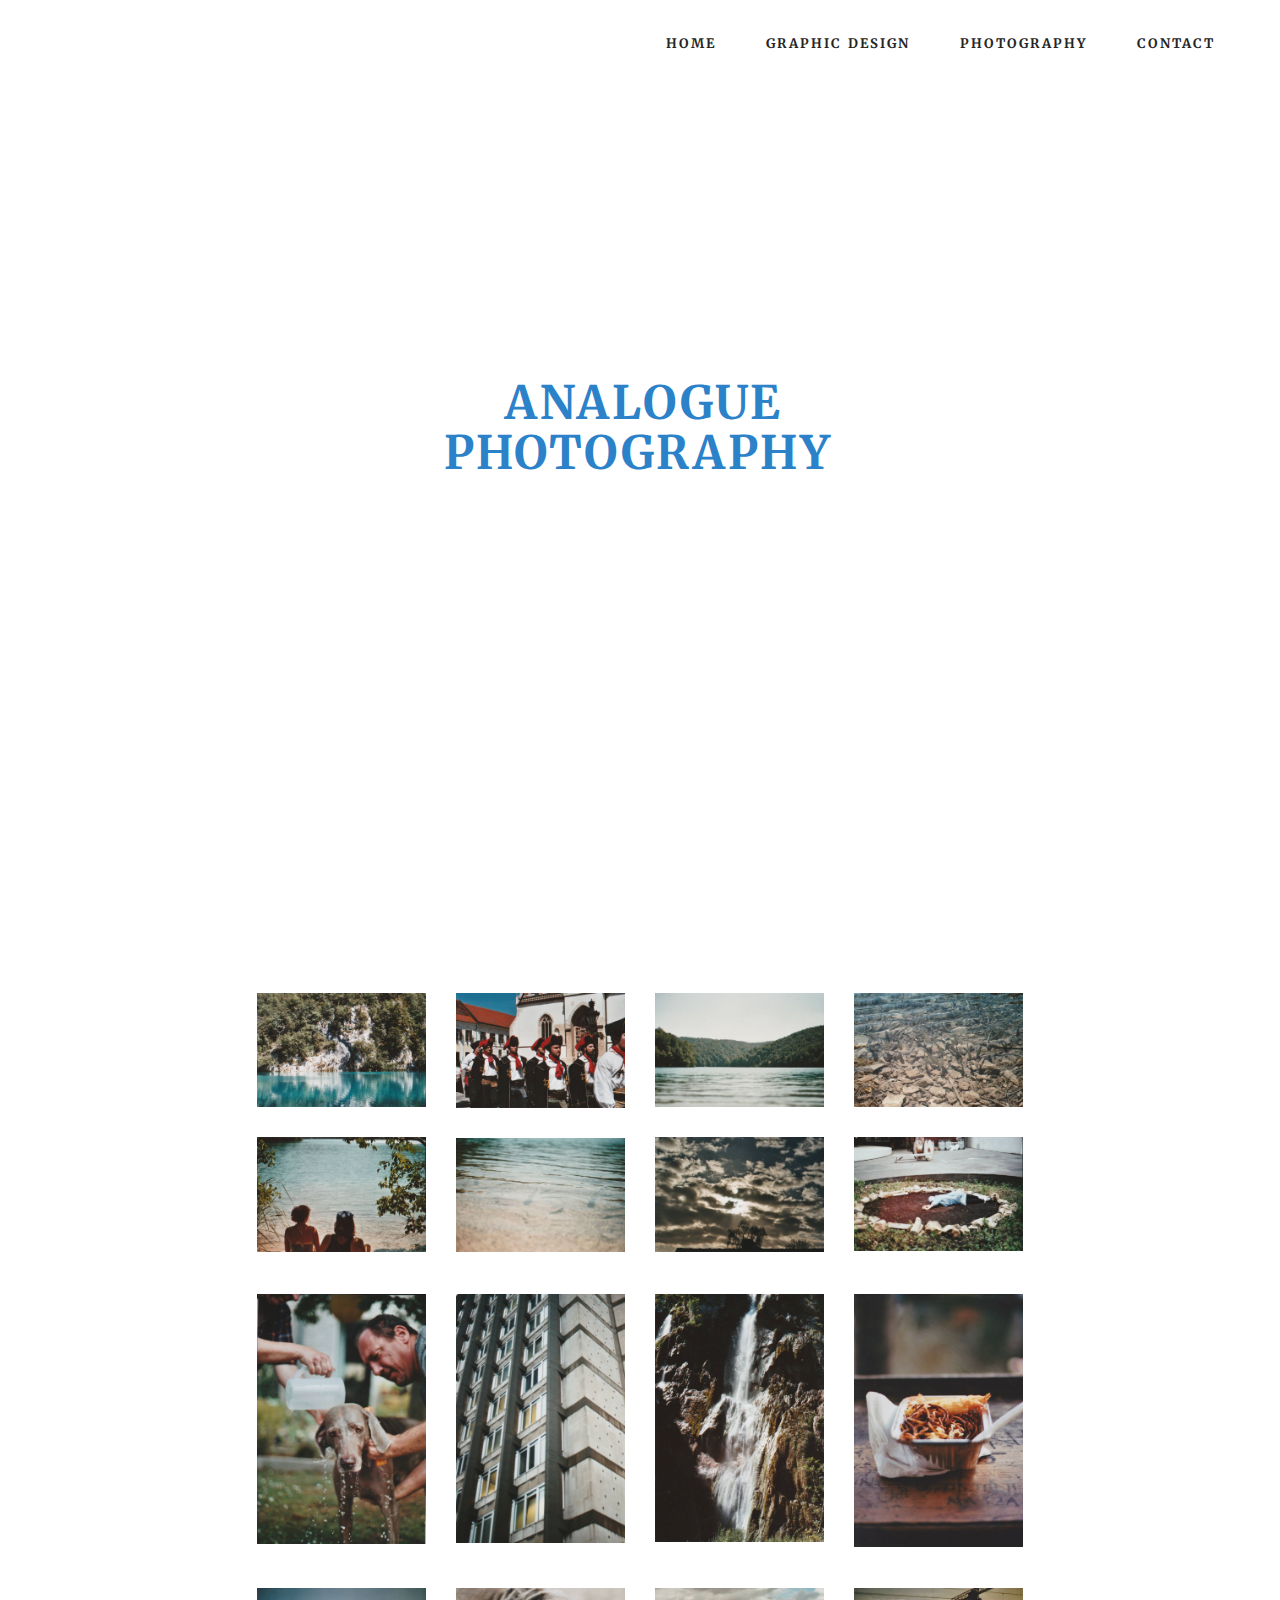
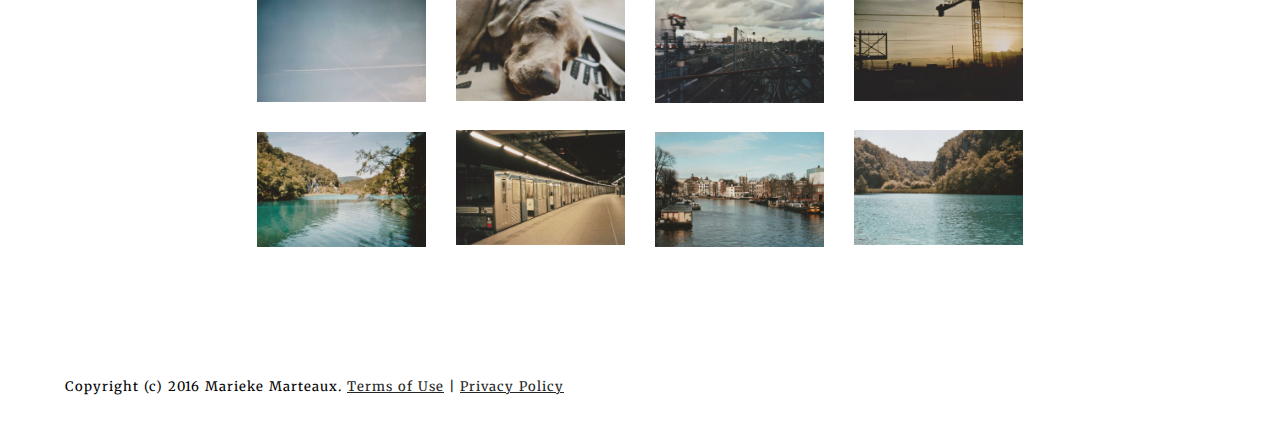
==== analogue.html @ b9a1d002 "master version" ====
<!DOCTYPE html>
<html>
<head>
  <!-- Site made with Mobirise Website Builder v2.8.7, https://mobirise.com -->
  <meta charset="UTF-8">
  <meta http-equiv="X-UA-Compatible" content="IE=edge">
  <meta name="generator" content="Mobirise v2.8.7, mobirise.com">
  <meta name="viewport" content="width=device-width, initial-scale=1">
  <link rel="shortcut icon" href="assets/images/logo.png" type="image/x-icon">
  <meta name="description" content="">
  <title>Analogue Photography</title>
  <link rel="stylesheet" href="https://fonts.googleapis.com/css?family=Roboto:700,400&amp;subset=cyrillic,latin,greek,vietnamese">
  <link rel="stylesheet" href="assets/bootstrap/css/bootstrap.min.css">
  <link rel="stylesheet" href="assets/animate.css/animate.min.css">
  <link rel="stylesheet" href="assets/mobirise/css/style.css">
  <link rel="stylesheet" href="assets/mobirise-gallery/style.css">
  <link rel="stylesheet" href="assets/mobirise-slider/style.css">
  <link rel="stylesheet" href="assets/mobirise/css/mbr-additional.css" type="text/css">
  
  
  
</head>
<body>
<section class="engine"><a rel="nofollow" href="https://mobirise.com">Mobirise best free website builder</a></section>
<section class="mbr-navbar mbr-navbar--freeze mbr-navbar--absolute mbr-navbar--transparent mbr-navbar--auto-collapse" id="ext_menu-15">
    <div class="mbr-navbar__section mbr-section">
        <div class="mbr-section__container container">
            <div class="mbr-navbar__container">
                
                <div class="mbr-navbar__hamburger mbr-hamburger text-white"><span class="mbr-hamburger__line"></span></div>
                <div class="mbr-navbar__column mbr-navbar__menu">
                    <nav class="mbr-navbar__menu-box mbr-navbar__menu-box--inline-right">
                        <div class="mbr-navbar__column"><ul class="mbr-navbar__items mbr-navbar__items--right mbr-buttons mbr-buttons--freeze mbr-buttons--right btn-decorator mbr-buttons--active mbr-buttons--only-links"><li class="mbr-navbar__item"><a class="mbr-buttons__link btn text-black" href="index.html">HOME<br></a></li> <li class="mbr-navbar__item"><a class="mbr-buttons__link btn text-black" href="graphicdesign.html">GRAPHIC DESIGN</a></li> <li class="mbr-navbar__item"><a class="mbr-buttons__link btn text-black" href="photography.html">PHOTOGRAPHY</a></li><li class="mbr-navbar__item"><a class="mbr-buttons__link btn text-black" href="contact.html"><p>CONTACT</p></a></li> </ul></div>
                        
                    </nav>
                </div>
            </div>
        </div>
    </div>
</section>

<section class="mbr-box mbr-section mbr-section--relative mbr-section--fixed-size mbr-section--full-height mbr-section--bg-adapted mbr-after-navbar" id="header1-16" style="background-color: rgb(255, 255, 255);">
    <div class="mbr-box__magnet mbr-box__magnet--sm-padding mbr-box__magnet--center-center">
        
        <div class="mbr-box__container mbr-section__container container">
            <div class="mbr-box mbr-box--stretched"><div class="mbr-box__magnet mbr-box__magnet--center-center">
                <div class="row"><div class=" col-sm-8 col-sm-offset-2">
                    <div class="mbr-hero animated fadeInUp">
                        <h1 class="mbr-hero__text">&nbsp;ANALOGUE<br>PHOTOGRAPHY</h1>
                        
                    </div>
                    
                </div></div>
            </div></div>
        </div>
        
    </div>
</section>

<section class="mbr-gallery mbr-section mbr-section--no-padding" id="gallery2-18">
    <!-- Gallery -->
    <div class="container mbr-section__container mbr-gallery-layout-article mbr-section__container--first">
        <div class=" col-sm-8 col-sm-offset-2">
            <div class="row mbr-gallery-row">
                <div class="col-lg-3 col-md-4 col-sm-6 col-xs-12 mbr-gallery-item">
                    <a href="#lb-gallery2-18" data-slide-to="0" data-toggle="modal">
                        <img alt="" src="assets/images/12080174-10206690229046340-3362050424036898079-o-1756x1188-19-1756x1188-27.jpg">
                        <span class="icon glyphicon glyphicon-zoom-in"></span>
                    </a>
                </div><div class="col-lg-3 col-md-4 col-sm-6 col-xs-12 mbr-gallery-item">
                    <a href="#lb-gallery2-18" data-slide-to="1" data-toggle="modal">
                        <img alt="" src="assets/images/12119975-10206690225726257-6074520517395902110-o-1752x1192-93-1752x1192-84.jpg">
                        <span class="icon glyphicon glyphicon-zoom-in"></span>
                    </a>
                </div><div class="col-lg-3 col-md-4 col-sm-6 col-xs-12 mbr-gallery-item">
                    <a href="#lb-gallery2-18" data-slide-to="2" data-toggle="modal">
                        <img alt="" src="assets/images/12140197-10206690229686356-8911720610091150323-o-1643x1112-73-1643x1112-20.jpg">
                        <span class="icon glyphicon glyphicon-zoom-in"></span>
                    </a>
                </div><div class="col-lg-3 col-md-4 col-sm-6 col-xs-12 mbr-gallery-item">
                    <a href="#lb-gallery2-18" data-slide-to="3" data-toggle="modal">
                        <img alt="" src="assets/images/12068879-10206690228326322-1538404764941070022-o-1752x1184-52-1752x1184-5.jpg">
                        <span class="icon glyphicon glyphicon-zoom-in"></span>
                    </a>
                </div><div class="col-lg-3 col-md-4 col-sm-6 col-xs-12 mbr-gallery-item">
                    <a href="#lb-gallery2-18" data-slide-to="4" data-toggle="modal">
                        <img alt="" src="assets/images/11227541-10206690230206369-1330202860709990092-o-1756x1196-28-1756x1196-88.jpg">
                        <span class="icon glyphicon glyphicon-zoom-in"></span>
                    </a>
                </div><div class="col-lg-3 col-md-4 col-sm-6 col-xs-12 mbr-gallery-item">
                    <a href="#lb-gallery2-18" data-slide-to="5" data-toggle="modal">
                        <img alt="" src="assets/images/img-20150318-0002-1755x1191-21-1755x1191-67.jpg">
                        <span class="icon glyphicon glyphicon-zoom-in"></span>
                    </a>
                </div><div class="col-lg-3 col-md-4 col-sm-6 col-xs-12 mbr-gallery-item">
                    <a href="#lb-gallery2-18" data-slide-to="6" data-toggle="modal">
                        <img alt="" src="assets/images/10428293-10204274375771518-5393824433776850588-o-1756x1184-48-1756x1184-96.jpg">
                        <span class="icon glyphicon glyphicon-zoom-in"></span>
                    </a>
                </div><div class="col-lg-3 col-md-4 col-sm-6 col-xs-12 mbr-gallery-item">
                    <a href="#lb-gallery2-18" data-slide-to="7" data-toggle="modal">
                        <img alt="" src="assets/images/12068477-10206690229806359-4377235551517336793-o-1760x1188-41-1760x1188-70.jpg">
                        <span class="icon glyphicon glyphicon-zoom-in"></span>
                    </a>
                </div>
            </div>
        </div>
        <div class="clearfix"></div>
    </div>

    <!-- Lightbox -->
    <div data-app-prevent-settings="" class="mbr-slider modal fade carousel slide" tabindex="-1" data-keyboard="true" data-interval="false" id="lb-gallery2-18">
        <div class="modal-dialog">
            <div class="modal-content">
                <div class="modal-body">
                    <ol class="carousel-indicators">
                        <li data-app-prevent-settings="" data-target="#lb-gallery2-18" data-slide-to="0"></li><li data-app-prevent-settings="" data-target="#lb-gallery2-18" data-slide-to="1"></li><li data-app-prevent-settings="" data-target="#lb-gallery2-18" data-slide-to="2"></li><li data-app-prevent-settings="" data-target="#lb-gallery2-18" data-slide-to="3"></li><li data-app-prevent-settings="" data-target="#lb-gallery2-18" data-slide-to="4"></li><li data-app-prevent-settings="" data-target="#lb-gallery2-18" data-slide-to="5"></li><li data-app-prevent-settings="" data-target="#lb-gallery2-18" data-slide-to="6"></li><li data-app-prevent-settings="" data-target="#lb-gallery2-18" class=" active" data-slide-to="7"></li>
                    </ol>
                    <div class="carousel-inner">
                        <div class="item">
                            <img alt="" src="assets/images/12080174-10206690229046340-3362050424036898079-o-1756x1188-19.jpg">
                        </div><div class="item">
                            <img alt="" src="assets/images/12119975-10206690225726257-6074520517395902110-o-1752x1192-93.jpg">
                        </div><div class="item">
                            <img alt="" src="assets/images/12140197-10206690229686356-8911720610091150323-o-1643x1112-73.jpg">
                        </div><div class="item">
                            <img alt="" src="assets/images/12068879-10206690228326322-1538404764941070022-o-1752x1184-52.jpg">
                        </div><div class="item">
                            <img alt="" src="assets/images/11227541-10206690230206369-1330202860709990092-o-1756x1196-28.jpg">
                        </div><div class="item">
                            <img alt="" src="assets/images/img-20150318-0002-1755x1191-21.jpg">
                        </div><div class="item">
                            <img alt="" src="assets/images/10428293-10204274375771518-5393824433776850588-o-1756x1184-48.jpg">
                        </div><div class="item active">
                            <img alt="" src="assets/images/12068477-10206690229806359-4377235551517336793-o-1760x1188-41.jpg">
                        </div>
                    </div>
                    <a class="left carousel-control" role="button" data-slide="prev" href="#lb-gallery2-18">
                        <span class="glyphicon glyphicon-menu-left" aria-hidden="true"></span>
                        <span class="sr-only">Previous</span>
                    </a>
                    <a class="right carousel-control" role="button" data-slide="next" href="#lb-gallery2-18">
                        <span class="glyphicon glyphicon-menu-right" aria-hidden="true"></span>
                        <span class="sr-only">Next</span>
                    </a>

                    <a class="close" href="#" role="button" data-dismiss="modal">
                        <span class="glyphicon glyphicon-remove" aria-hidden="true"></span>
                        <span class="sr-only">Close</span>
                    </a>
                </div>
            </div>
        </div>
    </div>
</section>

<section class="mbr-gallery mbr-section mbr-section--no-padding" id="gallery2-19">
    <!-- Gallery -->
    <div class="container mbr-section__container mbr-gallery-layout-article mbr-section__container--middle">
        <div class=" col-sm-8 col-sm-offset-2">
            <div class="row mbr-gallery-row">
                <div class="col-lg-3 col-md-4 col-sm-6 col-xs-12 mbr-gallery-item">
                    <a href="#lb-gallery2-19" data-slide-to="0" data-toggle="modal">
                        <img alt="" src="assets/images/img-20141104-0010-1188x1756-14-1188x1756-53.jpg">
                        <span class="icon glyphicon glyphicon-zoom-in"></span>
                    </a>
                </div><div class="col-lg-3 col-md-4 col-sm-6 col-xs-12 mbr-gallery-item">
                    <a href="#lb-gallery2-19" data-slide-to="1" data-toggle="modal">
                        <img alt="" src="assets/images/img-20150318-0005-1190x1755-91-1190x1755-71.jpg">
                        <span class="icon glyphicon glyphicon-zoom-in"></span>
                    </a>
                </div><div class="col-lg-3 col-md-4 col-sm-6 col-xs-12 mbr-gallery-item">
                    <a href="#lb-gallery2-19" data-slide-to="2" data-toggle="modal">
                        <img alt="" src="assets/images/12068410-10206690228486326-5233483324705075108-o-1192x1752-42-1192x1752-31.jpg">
                        <span class="icon glyphicon glyphicon-zoom-in"></span>
                    </a>
                </div><div class="col-lg-3 col-md-4 col-sm-6 col-xs-12 mbr-gallery-item">
                    <a href="#lb-gallery2-19" data-slide-to="3" data-toggle="modal">
                        <img alt="" src="assets/images/1898362-10202614317431097-1514515886-o-1366x2048-68-1366x2048-39.jpg">
                        <span class="icon glyphicon glyphicon-zoom-in"></span>
                    </a>
                </div>
            </div>
        </div>
        <div class="clearfix"></div>
    </div>

    <!-- Lightbox -->
    <div data-app-prevent-settings="" class="mbr-slider modal fade carousel slide" tabindex="-1" data-keyboard="true" data-interval="false" id="lb-gallery2-19">
        <div class="modal-dialog">
            <div class="modal-content">
                <div class="modal-body">
                    <ol class="carousel-indicators">
                        <li data-app-prevent-settings="" data-target="#lb-gallery2-19" data-slide-to="0"></li><li data-app-prevent-settings="" data-target="#lb-gallery2-19" data-slide-to="1"></li><li data-app-prevent-settings="" data-target="#lb-gallery2-19" data-slide-to="2"></li><li data-app-prevent-settings="" data-target="#lb-gallery2-19" class=" active" data-slide-to="3"></li>
                    </ol>
                    <div class="carousel-inner">
                        <div class="item">
                            <img alt="" src="assets/images/img-20141104-0010-1188x1756-14.jpg">
                        </div><div class="item">
                            <img alt="" src="assets/images/img-20150318-0005-1190x1755-91.jpg">
                        </div><div class="item">
                            <img alt="" src="assets/images/12068410-10206690228486326-5233483324705075108-o-1192x1752-42.jpg">
                        </div><div class="item active">
                            <img alt="" src="assets/images/1898362-10202614317431097-1514515886-o-1366x2048-68.jpg">
                        </div>
                    </div>
                    <a class="left carousel-control" role="button" data-slide="prev" href="#lb-gallery2-19">
                        <span class="glyphicon glyphicon-menu-left" aria-hidden="true"></span>
                        <span class="sr-only">Previous</span>
                    </a>
                    <a class="right carousel-control" role="button" data-slide="next" href="#lb-gallery2-19">
                        <span class="glyphicon glyphicon-menu-right" aria-hidden="true"></span>
                        <span class="sr-only">Next</span>
                    </a>

                    <a class="close" href="#" role="button" data-dismiss="modal">
                        <span class="glyphicon glyphicon-remove" aria-hidden="true"></span>
                        <span class="sr-only">Close</span>
                    </a>
                </div>
            </div>
        </div>
    </div>
</section>

<section class="mbr-gallery mbr-section mbr-section--no-padding" id="gallery2-20">
    <!-- Gallery -->
    <div class="container mbr-section__container mbr-gallery-layout-article mbr-section__container--last">
        <div class=" col-sm-8 col-sm-offset-2">
            <div class="row mbr-gallery-row">
                <div class="col-lg-3 col-md-4 col-sm-6 col-xs-12 mbr-gallery-item">
                    <a href="#lb-gallery2-20" data-slide-to="0" data-toggle="modal">
                        <img alt="" src="assets/images/1262791-10202614311510949-2143172233-o-2048x1383-91-2000x1351-48.jpg">
                        <span class="icon glyphicon glyphicon-zoom-in"></span>
                    </a>
                </div><div class="col-lg-3 col-md-4 col-sm-6 col-xs-12 mbr-gallery-item">
                    <a href="#lb-gallery2-20" data-slide-to="1" data-toggle="modal">
                        <img alt="" src="assets/images/620789-10201893082840683-371705830-o-2048x1361-31-2000x1329-13.jpg">
                        <span class="icon glyphicon glyphicon-zoom-in"></span>
                    </a>
                </div><div class="col-lg-3 col-md-4 col-sm-6 col-xs-12 mbr-gallery-item">
                    <a href="#lb-gallery2-20" data-slide-to="2" data-toggle="modal">
                        <img alt="" src="assets/images/10001138-10202614320631177-2110121557-o-2048x1389-12-2000x1356-64.jpg">
                        <span class="icon glyphicon glyphicon-zoom-in"></span>
                    </a>
                </div><div class="col-lg-3 col-md-4 col-sm-6 col-xs-12 mbr-gallery-item">
                    <a href="#lb-gallery2-20" data-slide-to="3" data-toggle="modal">
                        <img alt="" src="assets/images/1898831-10202614313430997-2007114885-o-2048x1367-24-2000x1335-12.jpg">
                        <span class="icon glyphicon glyphicon-zoom-in"></span>
                    </a>
                </div><div class="col-lg-3 col-md-4 col-sm-6 col-xs-12 mbr-gallery-item">
                    <a href="#lb-gallery2-20" data-slide-to="4" data-toggle="modal">
                        <img alt="" src="assets/images/10899993-10206690224406224-4806377766796076184-o-1756x1188-45-1756x1188-44.jpg">
                        <span class="icon glyphicon glyphicon-zoom-in"></span>
                    </a>
                </div><div class="col-lg-3 col-md-4 col-sm-6 col-xs-12 mbr-gallery-item">
                    <a href="#lb-gallery2-20" data-slide-to="5" data-toggle="modal">
                        <img alt="" src="assets/images/12138305-10206690227886311-8453409590108078935-o-1638x1107-48-1638x1107-50.jpg">
                        <span class="icon glyphicon glyphicon-zoom-in"></span>
                    </a>
                </div><div class="col-lg-3 col-md-4 col-sm-6 col-xs-12 mbr-gallery-item">
                    <a href="#lb-gallery2-20" data-slide-to="6" data-toggle="modal">
                        <img alt="" src="assets/images/12079939-10206690229566353-3003962147972801198-o-1756x1188-13-1756x1188-60.jpg">
                        <span class="icon glyphicon glyphicon-zoom-in"></span>
                    </a>
                </div><div class="col-lg-3 col-md-4 col-sm-6 col-xs-12 mbr-gallery-item">
                    <a href="#lb-gallery2-20" data-slide-to="7" data-toggle="modal">
                        <img alt="" src="assets/images/10507130-10205226573535867-3137213891477236535-o-1758x1188-93-1758x1188-86.jpg">
                        <span class="icon glyphicon glyphicon-zoom-in"></span>
                    </a>
                </div>
            </div>
        </div>
        <div class="clearfix"></div>
    </div>

    <!-- Lightbox -->
    <div data-app-prevent-settings="" class="mbr-slider modal fade carousel slide" tabindex="-1" data-keyboard="true" data-interval="false" id="lb-gallery2-20">
        <div class="modal-dialog">
            <div class="modal-content">
                <div class="modal-body">
                    <ol class="carousel-indicators">
                        <li data-app-prevent-settings="" data-target="#lb-gallery2-20" data-slide-to="0"></li><li data-app-prevent-settings="" data-target="#lb-gallery2-20" data-slide-to="1"></li><li data-app-prevent-settings="" data-target="#lb-gallery2-20" data-slide-to="2"></li><li data-app-prevent-settings="" data-target="#lb-gallery2-20" data-slide-to="3"></li><li data-app-prevent-settings="" data-target="#lb-gallery2-20" data-slide-to="4"></li><li data-app-prevent-settings="" data-target="#lb-gallery2-20" data-slide-to="5"></li><li data-app-prevent-settings="" data-target="#lb-gallery2-20" data-slide-to="6"></li><li data-app-prevent-settings="" data-target="#lb-gallery2-20" class=" active" data-slide-to="7"></li>
                    </ol>
                    <div class="carousel-inner">
                        <div class="item">
                            <img alt="" src="assets/images/1262791-10202614311510949-2143172233-o-2048x1383-91.jpg">
                        </div><div class="item">
                            <img alt="" src="assets/images/620789-10201893082840683-371705830-o-2048x1361-31.jpg">
                        </div><div class="item">
                            <img alt="" src="assets/images/10001138-10202614320631177-2110121557-o-2048x1389-12.jpg">
                        </div><div class="item">
                            <img alt="" src="assets/images/1898831-10202614313430997-2007114885-o-2048x1367-24.jpg">
                        </div><div class="item">
                            <img alt="" src="assets/images/10899993-10206690224406224-4806377766796076184-o-1756x1188-45.jpg">
                        </div><div class="item">
                            <img alt="" src="assets/images/12138305-10206690227886311-8453409590108078935-o-1638x1107-48.jpg">
                        </div><div class="item">
                            <img alt="" src="assets/images/12079939-10206690229566353-3003962147972801198-o-1756x1188-13.jpg">
                        </div><div class="item active">
                            <img alt="" src="assets/images/10507130-10205226573535867-3137213891477236535-o-1758x1188-93.jpg">
                        </div>
                    </div>
                    <a class="left carousel-control" role="button" data-slide="prev" href="#lb-gallery2-20">
                        <span class="glyphicon glyphicon-menu-left" aria-hidden="true"></span>
                        <span class="sr-only">Previous</span>
                    </a>
                    <a class="right carousel-control" role="button" data-slide="next" href="#lb-gallery2-20">
                        <span class="glyphicon glyphicon-menu-right" aria-hidden="true"></span>
                        <span class="sr-only">Next</span>
                    </a>

                    <a class="close" href="#" role="button" data-dismiss="modal">
                        <span class="glyphicon glyphicon-remove" aria-hidden="true"></span>
                        <span class="sr-only">Close</span>
                    </a>
                </div>
            </div>
        </div>
    </div>
</section>

<footer class="mbr-section mbr-section--relative mbr-section--fixed-size" id="footer1-17" style="background-color: rgb(255, 255, 255);">
    
    <div class="mbr-section__container container">
        <div class="mbr-footer mbr-footer--wysiwyg row">
            <div class="col-sm-12">
                <p class="mbr-footer__copyright">Copyright (c) 2016 Marieke Marteaux. <a class="mbr-footer__link text-black" href="https://mobirise.com/">Terms of Use</a>  | <a class="mbr-footer__link text-black" href="https://mobirise.com/">Privacy Policy</a></p>
            </div>
        </div>
    </div>
</footer>


  <script src="assets/web/assets/jquery/jquery.min.js"></script>
  <script src="assets/bootstrap/js/bootstrap.min.js"></script>
  <script src="assets/smooth-scroll/SmoothScroll.js"></script>
  <script src="assets/masonry/masonry.pkgd.min.js"></script>
  <script src="assets/imagesloaded/imagesloaded.pkgd.min.js"></script>
  <script src="assets/bootstrap-carousel-swipe/bootstrap-carousel-swipe.js"></script>
  <script src="assets/mobirise/js/script.js"></script>
  <script src="assets/mobirise-gallery/script.js"></script>
  
  
</body>
</html>
---- assets/mobirise/css/style.css ----
.is-builder .animated {
  -webkit-animation-name: none !important;
  animation-name: none !important;
}
html {
  position: relative;
  min-height: 100%;
}
.mbr-embedded-video {
  position: relative;
}
.mbr-background-video,
.mbr-background-video-preview {
  bottom: 0;
  left: 0;
  overflow: hidden;
  position: absolute;
  right: 0;
  top: 0;
}
.mbr-parallax-background,
.mbr-background {
  background-attachment: fixed !important;
  background-position: 50% 0;
  background-repeat: no-repeat;
  background-size: cover !important;
}
.mbr-hidden-scrollbar .mbr-parallax-background {
  background-size: auto 130%;
}
.mobile .mbr-parallax-background {
  background-attachment: scroll !important;
}
.mbr-background {
  background-attachment: scroll !important;
}
.mbr-navbar {
  position: relative;
  width: 100%;
}
.mbr-navbar:before {
  content: "";
  display: block;
}
.mbr-navbar__brand-link:after,
.mbr-navbar__brand-img {
  max-height: 74px;
}
.mbr-navbar:before,
.mbr-navbar__container {
  height: 98px;
}
.mbr-navbar--ss .mbr-navbar__brand-link:after,
.mbr-navbar--ss .mbr-navbar__brand-img {
  height: 74px;
}
.mbr-navbar--ss:before,
.mbr-navbar--ss .mbr-navbar__container {
  height: 98px;
}
.mbr-navbar--xs .mbr-navbar__brand-link:after,
.mbr-navbar--xs .mbr-navbar__brand-img {
  height: 32px;
}
.mbr-navbar--xs:before,
.mbr-navbar--xs .mbr-navbar__container {
  height: 56px;
}
.mbr-navbar--s .mbr-navbar__brand-link:after,
.mbr-navbar--s .mbr-navbar__brand-img {
  height: 48px;
}
.mbr-navbar--s:before,
.mbr-navbar--s .mbr-navbar__container {
  height: 72px;
}
.mbr-navbar--m .mbr-navbar__brand-link:after,
.mbr-navbar--m .mbr-navbar__brand-img {
  height: 64px;
}
.mbr-navbar--m:before,
.mbr-navbar--m .mbr-navbar__container {
  height: 88px;
}
.mbr-navbar--l .mbr-navbar__brand-link:after,
.mbr-navbar--l .mbr-navbar__brand-img {
  height: 96px;
}
.mbr-navbar--l:before,
.mbr-navbar--l .mbr-navbar__container {
  height: 120px;
}
.mbr-navbar--xl .mbr-navbar__brand-link:after,
.mbr-navbar--xl .mbr-navbar__brand-img {
  height: 128px;
}
.mbr-navbar--xl:before,
.mbr-navbar--xl .mbr-navbar__container {
  height: 152px;
}
.mbr-navbar--short .mbr-navbar__brand-link:after,
.mbr-navbar--short .mbr-navbar__brand-img {
  height: 40px;
}
.mbr-navbar--short:before,
.mbr-navbar--short .mbr-navbar__container {
  height: 64px;
}
.mbr-navbar--short .mbr-navbar__container {
  padding: 12px 0;
}
@media (max-width: 767px) {
  .mbr-navbar--short .mbr-navbar__brand-link:after,
  .mbr-navbar--short .mbr-navbar__brand-img {
    height: 31px;
  }
  .mbr-navbar--short:before,
  .mbr-navbar--short .mbr-navbar__container {
    height: 45px;
  }
  .mbr-navbar--short .mbr-navbar__container {
    padding: 7px 0;
  }
}
.mbr-navbar__brand-img {
  position: relative;
}
.mbr-navbar__brand-img,
.mbr-navbar__container,
.mbr-navbar__section {
  -webkit-transition: all 300ms ease-in-out 0s;
  -o-transition: all 300ms ease-in-out 0s;
  transition: all 300ms ease-in-out 0s;
}
.mbr-navbar__section {
  background: #2c2c2c;
  height: auto;
  position: absolute;
  top: 0;
  width: 100%;
  z-index: 1000;
}
.mbr-navbar__container {
  display: table;
  padding: 12px 0;
  width: 100%;
}
.mbr-navbar__menu-box {
  display: table;
  width: 100%;
}
.mbr-navbar__menu-box--inline-left,
.mbr-navbar__menu-box--inline-center,
.mbr-navbar__menu-box--inline-right {
  display: block;
  text-align: left;
}
.mbr-navbar__menu-box--inline-center {
  text-align: center;
}
.mbr-navbar__menu-box--inline-right {
  text-align: right;
}
.mbr-navbar__column {
  display: table-cell;
  vertical-align: middle;
}
.mbr-navbar__column--xxs {
  width: 1%;
}
.mbr-navbar__column--xs {
  width: 10%;
}
.mbr-navbar__column--s {
  width: 20%;
}
.mbr-navbar__column--m {
  width: 30%;
}
.mbr-navbar__column--l {
  width: 40%;
}
.mbr-navbar__column--xl {
  width: 50%;
}
.mbr-navbar__menu-box--inline-left .mbr-navbar__column,
.mbr-navbar__menu-box--inline-center .mbr-navbar__column,
.mbr-navbar__menu-box--inline-right .mbr-navbar__column {
  display: inline-block;
}
.mbr-navbar__items {
  float: left;
  padding-left: 0px;
  position: relative;
  left: -20px;
}
.mbr-navbar__items--right {
  float: right;
  left: 0;
}
.mbr-navbar__item {
  display: block;
  float: left;
  position: relative;
}
.mbr-navbar__hamburger {
  display: none;
  margin-top: -11px;
  position: absolute;
  right: 0;
  top: 50%;
  z-index: 10000;
}
.mbr-navbar--collapsed .mbr-navbar__container {
  position: relative;
}
.mbr-navbar--collapsed .mbr-navbar__column {
  display: block;
  width: 100%;
}
.mbr-navbar--collapsed .mbr-navbar__items--right {
  padding-top: 13px;
}
.mbr-navbar--collapsed .mbr-navbar__menu {
  background: rgba(0, 0, 0, 0.9);
  display: none;
  height: 100%;
  left: 0;
  position: fixed;
  top: 0;
  width: 100%;
  z-index: 9999;
}
.mbr-navbar--collapsed .mbr-navbar__menu-box {
  display: table-cell;
  vertical-align: middle;
}
.mbr-navbar--collapsed .mbr-navbar__items {
  float: none;
}
.mbr-navbar--collapsed .mbr-navbar__item {
  float: none;
}
.mbr-navbar--collapsed .mbr-navbar__hamburger {
  display: block;
}
.mbr-navbar--collapsed.mbr-navbar--open .mbr-navbar__menu {
  display: table;
}
.mbr-navbar--collapsed.mbr-navbar--open:not(.mbr-navbar--sticky) .mbr-navbar__section {
  background: none;
  position: fixed;
}
.mbr-navbar--collapsed.mbr-navbar--open .mbr-navbar__brand {
  visibility: hidden;
}
.mbr-navbar--collapsed.mbr-navbar--sticky.mbr-navbar--open .mbr-navbar__brand {
  visibility: visible;
}
.mbr-navbar--collapsed.mbr-navbar--open .mbr-navbar__brand-img,
.mbr-navbar--collapsed.mbr-navbar--open .mbr-navbar__container {
  -webkit-transition: none;
  -o-transition: none;
  transition: none;
}
.mbr-navbar--freeze.mbr-navbar--collapsed.mbr-navbar--open .mbr-navbar__hamburger,
.mbr-navbar--freeze.mbr-navbar--collapsed.mbr-navbar--open .mbr-navbar__hamburger:hover {
  color: #fff !important;
}
.mbr-navbar--sticky .mbr-navbar__section {
  position: fixed;
}
.mbr-navbar--absolute {
  position: absolute;
}
.mbr-navbar--transparent .mbr-navbar__section {
  background: none;
}
.mbr-navbar--stuck .mbr-navbar__section,
.mbr-navbar--relative .mbr-navbar__section {
  background: #2c2c2c;
}
@media (max-width: 991px) {
  .mbr-navbar--auto-collapse .mbr-navbar__container {
    position: relative;
  }
  .mbr-navbar--auto-collapse .mbr-navbar__column {
    display: block;
    width: 100%;
  }
  .mbr-navbar--auto-collapse .mbr-navbar__items--right {
    padding-top: 13px;
  }
  .mbr-navbar--auto-collapse .mbr-navbar__menu {
    background: rgba(0, 0, 0, 0.9);
    display: none;
    height: 100%;
    left: 0;
    position: fixed;
    top: 0;
    width: 100%;
    z-index: 9999;
  }
  .mbr-navbar--auto-collapse .mbr-navbar__menu-box {
    display: table-cell;
    vertical-align: middle;
  }
  .mbr-navbar--auto-collapse .mbr-navbar__items {
    float: none;
  }
  .mbr-navbar--auto-collapse .mbr-navbar__item {
    float: none;
  }
  .mbr-navbar--auto-collapse .mbr-navbar__hamburger {
    display: block;
  }
  .mbr-navbar--auto-collapse.mbr-navbar--open .mbr-navbar__menu {
    display: table;
  }
  .mbr-navbar--auto-collapse.mbr-navbar--open:not(.mbr-navbar--sticky) .mbr-navbar__section {
    background: none;
    position: fixed;
  }
  .mbr-navbar--auto-collapse.mbr-navbar--open .mbr-navbar__brand {
    visibility: hidden;
  }
  .mbr-navbar--auto-collapse.mbr-navbar--sticky.mbr-navbar--open .mbr-navbar__brand {
    visibility: visible;
  }
  .mbr-navbar--auto-collapse.mbr-navbar--open .mbr-navbar__brand-img,
  .mbr-navbar--auto-collapse.mbr-navbar--open .mbr-navbar__container {
    -webkit-transition: none;
    -o-transition: none;
    transition: none;
  }
  .mbr-navbar--freeze.mbr-navbar--auto-collapse.mbr-navbar--open .mbr-navbar__hamburger,
  .mbr-navbar--freeze.mbr-navbar--auto-collapse.mbr-navbar--open .mbr-navbar__hamburger:hover {
    color: #fff !important;
  }
}
.mbr-after-navbar:before {
  content: "";
  display: block;
  height: 98px;
}
.mbr-hamburger {
  cursor: pointer;
  height: 23px;
  width: 30px;
}
.mbr-hamburger:focus {
  outline: none;
}
.mbr-hamburger__line,
.mbr-hamburger__line:before,
.mbr-hamburger__line:after {
  content: "";
  position: absolute;
  display: block;
  height: 1px;
  cursor: pointer;
}
.mbr-hamburger__line,
.mbr-hamburger__line:before,
.mbr-hamburger__line:after {
  width: 30px;
  border-bottom: 5px solid;
  top: 9px;
}
.mbr-hamburger__line:before {
  top: -9px;
}
.mbr-hamburger__line:after {
  top: 9px;
}
.mbr-hamburger__line,
.mbr-hamburger__line:before,
.mbr-hamburger__line:after {
  -webkit-transition: all 300ms ease-in-out;
  transition: all 300ms ease-in-out;
}
.mbr-hamburger--open .mbr-hamburger__line {
  border-color: transparent;
}
.mbr-hamburger--open .mbr-hamburger__line:before,
.mbr-hamburger--open .mbr-hamburger__line:after {
  top: 0;
}
.mbr-hamburger--open .mbr-hamburger__line:before {
  -ms-transform: rotate(45deg);
  -webkit-transform: rotate(45deg);
  transform: rotate(45deg);
}
.mbr-hamburger--open .mbr-hamburger__line:after {
  top: 10px;
  -ms-transform: translatey(-10px) rotate(-45deg);
  -webkit-transform: translatey(-10px) rotate(-45deg);
  transform: translatey(-10px) rotate(-45deg);
}
@media (max-width: 767px) {
  .mbr-hamburger {
    height: 23px;
    width: 27px;
  }
  .mbr-hamburger__line,
  .mbr-hamburger__line:before,
  .mbr-hamburger__line:after {
    width: 27px;
    border-bottom: 4px solid;
    top: 9px;
  }
  .mbr-hamburger__line:before {
    top: -9px;
  }
  .mbr-hamburger__line:after {
    top: 9px;
  }
}
.mbr-brand {
  display: block;
  float: left;
  position: relative;
}
.mbr-brand,
.mbr-brand:hover {
  text-decoration: none;
}
.mbr-brand__name {
  display: block;
  font-weight: bold;
  margin-top: 5px;
  text-align: center;
}
.mbr-brand__name,
.mbr-brand__name:hover {
  text-decoration: none;
}
.mbr-brand--inline {
  display: table;
}
.mbr-brand--inline:after {
  content: "";
  display: table-cell;
  width: 1px;
}
.mbr-brand--inline .mbr-brand__logo,
.mbr-brand--inline .mbr-brand__name {
  display: table-cell;
  vertical-align: middle;
}
.mbr-brand--inline .mbr-brand__logo {
  padding-right: 10px;
}
.mbr-brand--inline .mbr-brand__name {
  margin: 0;
  text-align: left;
}
.mbr-form {
  display: table;
  margin-top: -13px;
  position: relative;
  top: 14px;
  width: 100%;
}
.mbr-form__left,
.mbr-form__right {
  display: table-cell;
  vertical-align: top;
}
.mbr-form__left {
  padding-right: 3px;
}
.mbr-form__right {
  width: 1px;
}
@media (max-width: 530px) {
  .mbr-form {
    display: block;
    margin-top: -27px;
    position: relative;
    top: 26px;
  }
  .mbr-form__left,
  .mbr-form__right {
    display: block;
  }
  .mbr-form__left {
    margin-bottom: 12px;
    padding-right: 0;
  }
  .mbr-form__right {
    width: 100%;
  }
}
.mbr-section {
  padding: 0 20px;
}
.mbr-section--no-padding {
  padding: 0;
}
.mbr-section--relative {
  position: relative;
}
.mbr-section--fixed-size {
  overflow: hidden;
}
.mbr-section--full-height {
  height: 100vh;
}
.mbr-section--full-height.mbr-after-navbar:before {
  display: none;
}
.mbr-section--bg-adapted {
  background-attachment: scroll;
  background-position: 50% 0;
  background-repeat: no-repeat;
  background-size: cover;
}
.mbr-section--gray {
  background-color: #444444;
}
.mbr-section--light-gray {
  background-color: #f0f0f0;
}
.mbr-section--dark-gray {
  background-color: #3c3c3c;
}
.mbr-section__container {
  padding: 0;
  position: relative;
  z-index: 3;
}
.mbr-section__container--center {
  text-align: center;
}
.mbr-section__container--std-padding {
  padding: 93px 0;
}
.mbr-section__container--std-top-padding {
  padding-top: 93px;
}
.mbr-section__container--std-bot-padding {
  padding-bottom: 93px;
}
.mbr-section__container--sm-padding {
  padding: 41px 0;
}
.mbr-section__container--sm-top-padding {
  padding-top: 41px;
}
.mbr-section__container--sm-bot-padding {
  padding-bottom: 41px;
}
.mbr-section__container--isolated {
  padding-bottom: 93px;
  padding-top: 93px;
}
.mbr-section__container--first {
  padding-top: 93px;
  padding-bottom: 41px;
}
.mbr-section__container--middle {
  padding-bottom: 41px;
}
.mbr-section__container--last {
  padding-bottom: 93px;
}
.mbr-section__row {
  margin-left: -24px;
  margin-right: -24px;
}
.mbr-section__col {
  overflow: hidden;
  padding-left: 24px;
  padding-right: 24px;
}
.mbr-section__left {
  padding-right: 40px;
}
.mbr-section__right {
  padding-left: 15px;
}
.mbr-section__header {
  line-height: 1.5em;
  margin: -10px 0 0;
  text-align: center;
}
@media (min-width: 768px) {
  .mbr-section--short-paddings .mbr-section__container--std-padding {
    padding: 59px 0;
  }
  .mbr-section--short-paddings .mbr-section__container--std-top-padding {
    padding-top: 59px;
  }
  .mbr-section--short-paddings .mbr-section__container--std-bot-padding {
    padding-bottom: 59px;
  }
  .mbr-section--short-paddings .mbr-section__container--sm-padding {
    padding: 41px 0;
  }
  .mbr-section--short-paddings .mbr-section__container--sm-top-padding {
    padding-top: 41px;
  }
  .mbr-section--short-paddings .mbr-section__container--sm-bot-padding {
    padding-bottom: 41px;
  }
  .mbr-section--short-paddings .mbr-section__container--isolated {
    padding-bottom: 59px;
    padding-top: 59px;
  }
  .mbr-section--short-paddings .mbr-section__container--first {
    padding-top: 59px;
    padding-bottom: 41px;
  }
  .mbr-section--short-paddings .mbr-section__container--middle {
    padding-bottom: 41px;
  }
  .mbr-section--short-paddings .mbr-section__container--last {
    padding-bottom: 59px;
  }
}
@media (max-width: 767px) {
  .mbr-section__left {
    padding-right: 15px;
  }
  .mbr-section__right {
    padding-left: 15px;
    padding-top: 51px;
  }
}
.mbr-arrow {
  bottom: 71px;
  left: 0;
  line-height: 1px;
  padding: 0 20px;
  position: absolute;
  width: 100%;
  z-index: 3;
}
.mbr-arrow__link {
  display: inline-block;
  font-size: 26px;
}
.mbr-arrow__link,
.mbr-arrow__link:hover,
.mbr-arrow__link:focus {
  color: #fff;
}
.mbr-arrow--floating .mbr-arrow__link {
  -webkit-animation: floating-arrow 1.6s infinite ease-in-out 0s;
  -o-animation: floating-arrow 1.6s infinite ease-in-out 0s;
  animation: floating-arrow 1.6s infinite ease-in-out 0s;
}
@-webkit-keyframes floating-arrow {
  from {
    -webkit-transform: translateY(0);
    transform: translateY(0);
  }
  65% {
    -webkit-transform: translateY(11px);
    transform: translateY(11px);
  }
  to {
    -webkit-transform: translateY(0);
    transform: translateY(0);
  }
}
@-o-keyframes floating-arrow {
  from {
    -webkit-transform: translateY(0);
    transform: translateY(0);
  }
  65% {
    -webkit-transform: translateY(11px);
    transform: translateY(11px);
  }
  to {
    -webkit-transform: translateY(0);
    transform: translateY(0);
  }
}
@keyframes floating-arrow {
  from {
    -webkit-transform: translateY(0);
    transform: translateY(0);
  }
  65% {
    -webkit-transform: translateY(11px);
    transform: translateY(11px);
  }
  to {
    -webkit-transform: translateY(0);
    transform: translateY(0);
  }
}
.mbr-arrow--dark .mbr-arrow__link,
.mbr-arrow--dark .mbr-arrow__link:hover,
.mbr-arrow--dark .mbr-arrow__link:focus {
  color: #252525;
}
@media (max-width: 767px) {
  .mbr-arrow {
    bottom: 41px;
  }
}
@media (max-width: 320px) {
  .mbr-arrow {
    bottom: 21px;
    text-align: center;
  }
}
@media all and (device-width: 320px) and (device-height: 568px) and (orientation: portrait) {
  .mbr-arrow {
    bottom: 31px;
  }
}
.mbr-box {
  display: table;
  width: 100%;
}
.mbr-box--fixed {
  table-layout: fixed;
}
.mbr-box--stretched {
  height: 100%;
}
.mbr-box__magnet {
  display: table-cell;
  float: none;
  height: 100%;
  margin-bottom: 0;
  margin-top: 0;
  text-align: center;
  vertical-align: middle;
}
.mbr-box__magnet--sm-padding {
  padding: 41px 0;
}
.mbr-box__magnet--top-left,
.mbr-box__magnet--top-center,
.mbr-box__magnet--top-right {
  vertical-align: top;
}
.mbr-box__magnet--bottom-left,
.mbr-box__magnet--bottom-center,
.mbr-box__magnet--bottom-right {
  vertical-align: bottom;
}
.mbr-box__magnet--top-left,
.mbr-box__magnet--center-left,
.mbr-box__magnet--bottom-left {
  text-align: left;
}
.mbr-box__magnet--top-right,
.mbr-box__magnet--center-right,
.mbr-box__magnet--bottom-right {
  text-align: right;
}
.mbr-box__container {
  height: 50%;
}
@media (max-width: 767px) {
  .mbr-box__container {
    height: 100%;
  }
  .mbr-box--adapted {
    display: block;
  }
  .mbr-box--adapted > .mbr-box__magnet {
    display: block;
    height: auto;
  }
}
.mbr-overlay {
  background: #222;
  bottom: 0;
  left: 0;
  position: absolute;
  right: 0;
  top: 0;
  z-index: 2;
}
.mbr-google-map__marker {
  color: #252525;
  display: none;
  margin: 0;
}
.mbr-google-map--loaded .mbr-google-map__marker {
  display: block;
}
.mbr-hero {
  color: #fff;
  position: relative;
}
.mbr-hero__text {
  font-size: 46px;
  font-weight: bold;
  left: -2px;
  letter-spacing: 2px;
  line-height: 50px;
  margin: -18px 0 1px 0;
  padding-bottom: 41px;
  position: relative;
  top: 8px;
}
.mbr-hero__subtext {
  font-size: 21px;
  line-height: 29px;
  margin: -32px 0 3px 0;
  padding: 0 0 41px 0;
  position: relative;
  top: 6px;
}
.mbr-figure {
  display: inline-block;
  line-height: 1px;
  margin: 0;
  max-width: 100%;
  overflow: hidden;
  position: relative;
}
.mbr-figure--no-bg {
  background: none;
}
.mbr-figure--full-width {
  display: block;
  width: 100%;
}
.mbr-figure.mbr-after-navbar:before {
  display: none;
}
.mbr-figure--full-width iframe,
.mbr-figure--full-width .mbr-figure__img,
.mbr-figure--full-width .mbr-figure__map {
  width: 100%;
}
.mbr-figure iframe,
.mbr-figure__img,
.mbr-figure__map {
  max-width: 100%;
}
.mbr-figure__map {
  height: 400px;
  line-height: 1.3em;
}
.mbr-figure__map--short {
  height: 300px;
}
.mbr-figure__caption {
  background: rgba(0, 0, 0, 0.5);
  bottom: 0;
  color: #fff;
  display: block;
  font-size: 17px;
  left: 0;
  line-height: 1.3em;
  min-height: 53px;
  padding: 17px 20px;
  position: absolute;
  text-align: left;
  width: 100%;
}
.mbr-figure__caption--no-padding {
  padding: 17px 0;
}
.mbr-figure--wysiwyg .mbr-figure__caption a,
.mbr-figure--wysiwyg .mbr-figure__caption a:hover {
  color: inherit;
  text-decoration: underline;
}
.mbr-figure--caption-inside-top .mbr-figure__caption {
  bottom: auto;
  top: 0;
}
.mbr-figure--caption-outside-top .mbr-figure__caption,
.mbr-figure--caption-outside-bottom .mbr-figure__caption {
  background: none;
  position: relative;
}
.mbr-figure--no-bg.mbr-figure--caption-outside-top .mbr-figure__caption,
.mbr-figure--no-bg.mbr-figure--caption-outside-bottom .mbr-figure__caption {
  color: #252525;
}
.mbr-figure--no-bg.mbr-figure--caption-outside-top .mbr-figure__caption {
  margin-top: -3px;
  padding-top: 0;
}
.mbr-figure--no-bg.mbr-figure--caption-outside-bottom .mbr-figure__caption {
  margin-top: -2px;
  padding-bottom: 0;
  top: 2px;
}
.mbr-figure__caption--std-grid {
  background: none;
  z-index: 2;
}
@media (min-width: 768px) {
  .mbr-figure__caption--std-grid {
    width: 715px;
    left: 50%;
    margin-left: -357.5px;
    padding: 17px 0;
  }
}
@media (min-width: 992px) {
  .mbr-figure__caption--std-grid {
    width: 935px;
    margin-left: -467.5px;
  }
}
@media (min-width: 1200px) {
  .mbr-figure__caption--std-grid {
    width: 1150px;
    margin-left: -575px;
  }
}
.mbr-figure__caption--std-grid:before {
  bottom: 0;
  content: "";
  position: absolute;
  top: 0;
  width: 200%;
  z-index: -1;
  margin-left: -50%;
}
.mbr-figure--caption-inside-top .mbr-figure__caption--std-grid:before,
.mbr-figure--caption-inside-bottom .mbr-figure__caption--std-grid:before {
  background: rgba(0, 0, 0, 0.6);
}
.mbr-figure__caption-small {
  color: #ccc;
  display: block;
  font-size: 14px;
  line-height: 1.3em;
}
.mbr-figure--no-bg.mbr-figure--caption-outside-top .mbr-figure__caption-small,
.mbr-figure--no-bg.mbr-figure--caption-outside-bottom .mbr-figure__caption-small {
  color: #777;
}
@media (max-width: 767px) {
  .mbr-figure--adapted {
    display: block;
    width: 100%;
  }
  .mbr-figure--adapted iframe,
  .mbr-figure--adapted .mbr-figure__img,
  .mbr-figure--adapted .mbr-figure__map {
    width: 100%;
  }
  .mbr-figure--caption-inside-top .mbr-figure__caption,
  .mbr-figure--caption-inside-bottom .mbr-figure__caption {
    background: none;
    position: relative;
  }
  .mbr-figure--caption-inside-top .mbr-figure__caption--std-grid:before,
  .mbr-figure--caption-inside-bottom .mbr-figure__caption--std-grid:before {
    display: none;
  }
}
.mbr-reviews {
  list-style: none;
  margin: 0 -15px;
  padding: 3px 0 0 0;
}
.mbr-reviews__item {
  position: relative;
  margin-top: 39px;
}
.mbr-reviews__text {
  background: #fafafa;
  border-radius: 3px;
  border: 1px solid #ededed;
  color: #777;
  font-size: 16px;
  line-height: 26px;
  padding: 20px;
  position: relative;
}
.mbr-reviews__text:before {
  -webkit-transform: rotate(45deg);
  -ms-transform: rotate(45deg);
  -o-transform: rotate(45deg);
  transform: rotate(45deg);
  width: 14px;
  height: 14px;
  background-color: #fafafa;
  border-color: #ededed;
  border-style: none solid solid none;
  border-width: 0 1px 1px 0;
  bottom: -8px;
  content: "";
  display: block;
  left: 50px;
  position: absolute;
}
.mbr-reviews__p {
  margin: 0;
}
.mbr-reviews__author {
  margin-top: 30px;
  padding-left: 102px;
  position: relative;
}
.mbr-reviews__author--short {
  margin-top: 27px;
  padding-left: 32px;
}
.mbr-reviews__author-img {
  width: 50px;
  height: 50px;
  border-radius: 50%;
  left: 33px;
  position: absolute;
  top: 0;
}
.mbr-reviews__author-name {
  color: #777;
  font-size: 14px;
  font-weight: bold;
  position: relative;
  top: -3px;
}
.mbr-reviews__author-bio {
  color: #999;
  font-size: 12px;
}
@media (max-width: 767px) {
  .mbr-reviews__author {
    padding-bottom: 32px;
  }
  .mbr-reviews__author--short {
    padding-bottom: 1px;
  }
}
@media (min-width: 768px) and (max-width: 991px) {
  .mbr-reviews__item:nth-of-type(2n+1) {
    clear: left;
  }
}
@media (min-width: 992px) {
  .mbr-reviews__item:nth-of-type(3n+1) {
    clear: left;
  }
}
.mbr-header {
  margin-top: -20px;
  padding: 0;
  position: relative;
  text-align: left;
  top: 10px;
}
.mbr-header--std-padding {
  padding-bottom: 41px;
}
.mbr-header--center {
  text-align: center;
}
.mbr-header__text {
  display: block;
  font-size: 25px;
  font-weight: bold;
  letter-spacing: 6px;
  line-height: 1.5em;
  margin: 0;
}
.mbr-header__subtext {
  color: #777;
  font-size: 14px;
  font-style: italic;
  letter-spacing: 1px;
  margin: 8px 0 7px 0;
}
.mbr-header--inline {
  margin-top: 0;
  padding: 41px 0 28px 0;
  top: 0;
}
.mbr-header--inline .mbr-header__text {
  letter-spacing: 4px;
  line-height: 1em;
  margin: 15px 0 0 0;
}
@media (max-width: 767px) {
  .mbr-header--inline {
    padding: 47px 0 38px 0;
  }
  .mbr-header--inline .mbr-header__text {
    display: block;
    margin: 0 0 38px 0;
  }
  .mbr-header--auto-align .mbr-header__text,
  .mbr-header--auto-align .mbr-header__subtext {
    left: 0;
    text-align: center !important;
  }
}
@media (min-width: 768px) {
  .mbr-header--reduce {
    margin-top: -5px;
    top: 2px;
  }
  .mbr-header--reduce .mbr-header__text {
    font-size: 16px;
    letter-spacing: 1px;
    line-height: 1.1em;
  }
}
.mbr-social-icons__icon {
  -webkit-transition: all 0.2s ease-in-out 0s;
  -o-transition: all 0.2s ease-in-out 0s;
  transition: all 0.2s ease-in-out 0s;
  color: #fff;
  cursor: pointer;
  display: inline-block;
  font-size: 29px;
  height: 56px;
  line-height: 61px;
  margin: 0 10px 13px 0;
  position: relative;
  text-align: center;
  width: 56px;
}
.mbr-social-icons__icon:hover {
  color: #fff;
}
.mbr-social-icons--style-1 .mbr-social-icons__icon:hover {
  background: #252525 !important;
}
.mbr-contacts {
  color: #9c9c9c;
  font-size: 14px;
  line-height: 1.7em;
  padding: 45px 0 46px;
}
.mbr-contacts__img {
  max-width: 100%;
  margin: 6px 0 5px 40px;
}
.mbr-contacts__img--left {
  margin-left: 0;
}
.mbr-contacts__text {
  margin: 0;
}
.mbr-contacts__header {
  color: #fff;
  font-size: 14px;
  letter-spacing: 1px;
  margin-bottom: 20px;
  margin-top: 3px;
}
.mbr-contacts__list {
  list-style: none;
  margin: 0;
  padding: 0;
}
@media (max-width: 767px) {
  .mbr-contacts__img {
    margin-bottom: 10px;
  }
  .mbr-contacts__header {
    margin-top: 20px;
    margin-bottom: 10px;
  }
  .mbr-contacts__column {
    margin-top: 37px;
  }
}
.mbr-footer {
  color: #9c9c9c;
  font-size: 13px;
  letter-spacing: 1px;
  line-height: 1.5em;
  padding: 37px 0 39px;
  word-spacing: 1px;
}
.mbr-footer__copyright {
  margin: 0;
}
.mbr-buttons {
  margin: -26px 0 13px 0;
  position: relative;
  text-align: left;
  top: 26px;
}
.mbr-buttons__btn,
.mbr-buttons__link {
  margin: 0 10px 13px 0;
}
.mbr-buttons__btn,
.mbr-buttons__link,
.mbr-buttons__btn:hover,
.mbr-buttons__link:hover {
  text-decoration: none;
}
.mbr-buttons--top {
  top: 44px;
  margin-top: -62px;
}
.mbr-buttons--no-offset {
  margin-top: 0;
  top: 0;
}
.mbr-buttons--only-links {
  left: -20px;
}
.mbr-buttons--center {
  left: 5px;
  text-align: center;
}
.mbr-buttons--center.mbr-buttons--only-links {
  left: 0;
}
.mbr-buttons--right {
  text-align: right;
}
.mbr-buttons--right .mbr-buttons__btn,
.mbr-buttons--right .mbr-buttons__link {
  margin: 0 0 13px 10px;
}
.mbr-buttons--right.mbr-buttons--only-links {
  left: 20px;
}
.mbr-buttons--activated {
  left: 5px;
  text-align: center;
}
.mbr-buttons--activated .mbr-buttons__btn,
.mbr-buttons--activated .mbr-buttons__link {
  margin-left: 0;
  margin-right: 0;
}
.mbr-buttons--activated .mbr-buttons__link {
  font-size: 25px;
  padding: 10px 30px 2px;
}
.mbr-buttons--activated .mbr-buttons__btn {
  font-size: 15px;
  margin-top: 9px;
  padding: 15px 30px;
}
.mbr-buttons--freeze.mbr-buttons--activated .mbr-buttons__link {
  font-size: 25px !important;
}
.mbr-buttons--freeze.mbr-buttons--activated .mbr-buttons__link,
.mbr-buttons--freeze.mbr-buttons--activated .mbr-buttons__link:hover {
  color: #fff !important;
}
.mbr-buttons--freeze.mbr-buttons--activated .mbr-buttons__btn {
  font-size: 15px !important;
}
@media (max-width: 991px) {
  .mbr-buttons--active {
    left: 5px;
    text-align: center;
  }
  .mbr-buttons--active .mbr-buttons__btn,
  .mbr-buttons--active .mbr-buttons__link {
    margin-left: 0;
    margin-right: 0;
  }
  .mbr-buttons--active .mbr-buttons__link {
    font-size: 25px;
    padding: 10px 30px 2px;
  }
  .mbr-buttons--active .mbr-buttons__btn {
    font-size: 15px;
    margin-top: 9px;
    padding: 15px 30px;
  }
  .mbr-buttons--freeze.mbr-buttons--active .mbr-buttons__link {
    font-size: 25px !important;
  }
  .mbr-buttons--freeze.mbr-buttons--active .mbr-buttons__link,
  .mbr-buttons--freeze.mbr-buttons--active .mbr-buttons__link:hover {
    color: #fff !important;
  }
  .mbr-buttons--freeze.mbr-buttons--active .mbr-buttons__btn {
    font-size: 15px !important;
  }
}
@media (max-width: 767px) {
  .mbr-buttons--auto-align {
    left: 5px;
    margin-top: -26px;
    text-align: center;
    top: 26px;
  }
  .mbr-buttons--auto-align.mbr-buttons--only-links {
    left: 0;
  }
}
@media (max-width: 530px) {
  .mbr-buttons {
    left: 0;
  }
  .mbr-buttons__btn,
  .mbr-buttons__link,
  .mbr-buttons--right .mbr-buttons__btn,
  .mbr-buttons--right .mbr-buttons__link {
    display: inline-block;
    margin: 0 0 13px 0;
    text-align: center;
    width: 100%;
  }
  .mbr-buttons--activated .mbr-buttons__btn,
  .mbr-buttons--activated .mbr-buttons__link,
  .mbr-buttons--active .mbr-buttons__btn,
  .mbr-buttons--active .mbr-buttons__link {
    width: auto;
  }
  .mbr-buttons--activated .mbr-buttons__btn,
  .mbr-buttons--active .mbr-buttons__btn {
    margin-top: 9px;
  }
}
.mbr-article {
  color: #777;
  font-size: 17px;
  line-height: 27px;
  text-align: left;
  position: relative;
  margin-top: -21px;
  top: 14px;
}
.mbr-article--wysiwyg h1,
.mbr-article--wysiwyg h2,
.mbr-article--wysiwyg h3,
.mbr-article--wysiwyg h4,
.mbr-article--wysiwyg h5,
.mbr-article--wysiwyg h6 {
  color: #252525;
  display: block;
  font-weight: bold;
  line-height: 1.3em;
  text-align: left;
}
.mbr-article--wysiwyg h1 {
  font-size: 27px;
  letter-spacing: 3px;
}
.mbr-article--wysiwyg h2 {
  font-size: 23px;
  letter-spacing: 2px;
}
.mbr-article--wysiwyg h3 {
  font-size: 19px;
  letter-spacing: 1px;
}
.mbr-article--wysiwyg h4 {
  font-size: 14px;
}
.mbr-article--wysiwyg h5 {
  font-size: 11px;
}
.mbr-article--wysiwyg h6 {
  font-size: 10px;
}
.mbr-article--wysiwyg p,
.mbr-article--wysiwyg ul,
.mbr-article--wysiwyg ol,
.mbr-article--wysiwyg blockquote {
  margin: 0 0 10px 0;
}
.mbr-article--wysiwyg blockquote {
  font-size: 17px;
  border-color: #f97352;
}
@media (max-width: 767px) {
  .mbr-article--auto-align.mbr-article--wysiwyg p,
  .mbr-article--auto-align {
    text-align: left !important;
  }
}
.social-likes__counter {
  -webkit-transition: all 0.2s ease-in-out 0s;
  -o-transition: all 0.2s ease-in-out 0s;
  transition: all 0.2s ease-in-out 0s;
  background: #3c3c3c;
  border-radius: 23px;
  font-size: 12px;
  height: 23px;
  line-height: 24px;
  min-width: 23px;
  padding: 0 5px;
  position: absolute;
  right: -7px;
  text-align: center;
  top: -7px;
}
.social-likes__counter_empty {
  display: none;
}
.social-likes_style-1 .social-likes__icon:hover {
  background: #252525 !important;
}
.social-likes_style-1 .social-likes__icon:hover .social-likes__counter {
  background: #f97352;
}
.social-likes_style-2 .social-likes__icon {
  background: #252525;
}
.social-likes_style-2 .social-likes__counter {
  background: #f97352;
}
.social-likes_style-2 .social-likes__icon:hover .social-likes__counter {
  background: #3c3c3c;
}
.mbr-plan {
  padding-bottom: 41px;
  padding-left: 1px;
  padding-right: 0;
  position: relative;
}
.mbr-plan--first,
.mbr-plan:first-child {
  padding-left: 0;
}
.mbr-plan--last,
.mbr-plan:last-child {
  padding-bottom: 93px;
}
.mbr-plan__box {
  background: #fff;
}
.mbr-plan__header {
  background: #444;
  overflow: hidden;
  padding: 20px 15px;
  color: #fff;
}
.mbr-plan__number {
  border-bottom: 1px dotted #ddd;
  color: #333;
  font-size: 80px;
  line-height: 0;
  margin: 0px 10px;
  padding: 41px 0;
  text-align: center;
  margin-bottom: 41px;
}
.mbr-plan__details {
  padding-bottom: 41px;
}
.mbr-plan__details ul,
.mbr-plan__list {
  list-style: none;
  margin: 0;
  padding: 0;
}
.mbr-plan__details li,
.mbr-plan__item {
  line-height: 40px;
  padding: 0 15px;
  text-align: center;
}
.mbr-plan__buttons {
  overflow: hidden;
  padding: 0 15px 41px;
}
.mbr-plan--favorite {
  margin-right: -1px;
  margin-top: -30px;
  padding-left: 0;
  top: 15px;
  z-index: 5;
}
.mbr-plan--favorite .mbr-plan__number:before {
  content: "";
  display: block;
  height: 15px;
}
.mbr-plan--favorite .mbr-plan__box {
  padding-bottom: 15px;
  box-shadow: 0px 0px 20px 5px rgba(0, 0, 0, 0.1);
}
.mbr-plan--primary .mbr-plan__header {
  background: #4c6972;
}
.mbr-plan--success .mbr-plan__header {
  background: #7ac673;
}
.mbr-plan--info .mbr-plan__header {
  background: #27aae0;
}
.mbr-plan--warning .mbr-plan__header {
  background: #faaf40;
}
.mbr-plan--danger .mbr-plan__header {
  background: #f97352;
}
@media (max-width: 767px) {
  .mbr-plan,
  .mbr-plan--first,
  .mbr-plan:first-child {
    padding-left: 15px;
    padding-right: 15px;
  }
  .mbr-plan__number {
    font-size: 79px;
  }
  .mbr-plan__details {
    font-size: 17px;
  }
  .mbr-plan--favorite {
    margin: 0;
    top: 0;
  }
}
.mbr-number {
  display: inline-block;
  margin-top: -0.12em;
}
.mbr-number__num {
  display: inline-table;
  height: 1em;
}
.mbr-number__group {
  display: table-cell;
  font-weight: bold;
  position: relative;
  vertical-align: middle;
}
.mbr-number__left {
  display: none;
  font-size: 0.34em;
  line-height: 0;
  padding: 0px 5px;
  vertical-align: super;
}
.mbr-number__right {
  display: none;
  font-size: 0.25em;
  padding: 0px 5px;
  vertical-align: middle;
  white-space: nowrap;
}
.mbr-number__caption {
  display: block;
  font-size: 0.19em;
  line-height: 1em;
  opacity: 0.5;
  padding-top: 0.5em;
  text-align: center;
}
.mbr-number--price .mbr-number__value {
  padding-right: 0.28em;
}
.mbr-number--price .mbr-number__left {
  display: inline;
}
.mbr-number--short-price .mbr-number__left,
.mbr-number--short-price .mbr-number__right {
  display: inline;
}
.mbr-number--short-price .mbr-number__caption {
  display: none;
}
.mbr-number--inverse-price .mbr-number__group {
  top: 0.1em;
}
.mbr-number--inverse-price .mbr-number__left {
  display: none;
}
.mbr-number--inverse-price .mbr-number__value {
  padding-left: 0.28em;
}
.mbr-number--inverse-price .mbr-number__right {
  display: inline;
}
.engine {
	position: absolute;
	text-indent: -2400px;
	text-align: center;
	padding: 0;
}
---- assets/mobirise-gallery/style.css ----
/*-------

   Gallery

-------*/
.mbr-gallery .mbr-gallery-item {
    position: relative;
    /*display: inline-block;*/
    padding-bottom: 30px;
}
.mbr-gallery .mbr-gallery-item > a {
    position: relative;
    display: block;
    background: #fff;
    outline: none;
}
.mbr-gallery .mbr-gallery-row {
    margin-bottom: -30px;
}
.mbr-gallery .mbr-gallery-item img {
    width: 100%;
    opacity: 1;
    -webkit-transition: .2s opacity ease-in-out;
    transition: .2s opacity ease-in-out;
}
.mbr-gallery .mbr-gallery-item > a:hover img {
    opacity: 0.9;
}
.mbr-gallery .mbr-gallery-item .icon {
    position: absolute;
    font-size: 30px;
    top: 50%;
    left: 50%;
    color: #fff;
    opacity: 0;
    -webkit-transform: translateX(-50%) translateY(-50%);
    transform: translateX(-50%) translateY(-50%);
    -webkit-transition: .2s opacity ease-in-out;
    transition: .2s opacity ease-in-out;
}
.mbr-gallery .mbr-gallery-item > a:hover .icon {
    opacity: 1;
}

/* remove spacing */
.mbr-gallery .mbr-gallery-row.no-gutter {
    margin: 0;
}
.mbr-gallery .mbr-gallery-row.no-gutter .mbr-gallery-item {
    padding: 0;
}

/* container */
.mbr-gallery .container.mbr-gallery-layout-default {
    padding: 93px 0;
}

/* fix horizontal scrollbar */
.mbr-gallery .mbr-gallery-layout-default,
.mbr-gallery .mbr-gallery-layout-article {
    overflow: hidden;
}

/* article layout */
.mbr-gallery .mbr-gallery-layout-article > div {
    padding-left: 0;
    padding-right: 0;
}


/* lightbox */
.mbr-gallery .modal {
    position: fixed;
    overflow: hidden;
    padding-right: 0 !important;
}
.mbr-gallery .modal-body {
    padding: 0;
}
.mbr-gallery .modal-body img {
    width: 100%;
}
.mbr-gallery .modal .close {
    position: absolute;
    background-image: none;
    font-size: 20px;
    width: 54px;
    height: 54px;
    top: 20px;
    right: 20px;
    line-height: 54px;
    opacity: 1;
    color: #fff;
    border: 2px solid #fff;
    text-align: center;
    text-shadow: none;
    z-index: 5;
    -webkit-transition: all 0.2s ease-in-out 0s;
    -o-transition: all 0.2s ease-in-out 0s;
    transition: all 0.2s ease-in-out 0s;
}
.mbr-gallery .modal .close:hover {
    background: #fff;
    color: #000;
}

/* modal back color opacity */
.modal-backdrop.in {
    opacity: 0.8;
    filter: alpha(opacity=80);
}

@media (max-width: 768px) {
    .mbr-gallery .modal-dialog {
        margin: 10px auto;
    }

    .mbr-gallery .carousel-indicators,
    .mbr-gallery .carousel-control,
    .mbr-gallery .modal .close {
        position: fixed;
    }
}

/* fix fade in effect */
.mbr-gallery .modal.fade .modal-dialog {
    margin-top: -100px;
    -webkit-transition: margin-top 0.3s ease-out;
    -moz-transition: margin-top 0.3s ease-out;
    -o-transition: margin-top 0.3s ease-out;
    transition: margin-top 0.3s ease-out;
}
.mbr-gallery .modal.in .modal-dialog,
.mbr-gallery .modal.fade .modal-dialog {
    -webkit-transform: none;
    -ms-transform: none;
    -o-transform: none;
    transform: none;
}
.mbr-gallery .modal.in .modal-dialog {
    margin-top: 30px;
}
---- assets/mobirise-slider/style.css ----
/*-------

   Slider

-------*/
.mbr-slider .carousel-inner > .active,
.mbr-slider .carousel-inner > .next,
.mbr-slider .carousel-inner > .prev {
	display: table;
}
.mbr-slider .carousel-control {
    background-image: none;
    width: 54px;
    height: 54px;
    top: 50%;
    margin-top: -27px;
    line-height: 54px;
    border: 2px solid #fff;
    opacity: 1;
    text-shadow: none;
    z-index: 5;
    -webkit-transition: all 0.2s ease-in-out 0s;
    -o-transition: all 0.2s ease-in-out 0s;
    transition: all 0.2s ease-in-out 0s;
}
.mbr-slider .carousel-control.left {
	margin-left: 20px;
}
.mbr-slider .carousel-control.right {
	margin-right: 20px;
}
.mbr-slider .carousel-control:hover {
	background: #fff;
	color: #000;
}
.mbr-slider .carousel-indicators {
    bottom: 20px;
}
.mbr-slider .carousel-indicators li,
.mbr-slider .carousel-indicators .active {
    width: 15px;
    height: 15px;
    margin: 3px;
    border: 2px solid #ffffff;
}

@media (max-width: 767px) {
    .mbr-slider .carousel-control {
        top: auto;
        bottom: 20px;
    }
}

/* boxed model */
.mbr-slider > .boxed-slider {
    position: relative;
    padding: 93px 0;
}
.mbr-slider > .container .carousel-indicators {
    margin-bottom: 93px;
}
@media (max-width: 767px) {
    .mbr-slider > .container .carousel-control {
        margin-bottom: 93px;
    }
}
.mbr-slider > .container img {
    width: 100%;
}
.mbr-slider > .container img + .row {
    position: absolute;
    top: 50%;
    left: 0;
    right: 0;
    -webkit-transform: translateY(-50%);
    -moz-transform: translateY(-50%);
    transform: translateY(-50%);
}
.mbr-slider .mbr-section {
    padding-left: 0;
    padding-right: 0;
}

/* article layout */
.mbr-slider .article-slider > div {
    padding-left: 0;
    padding-right: 0;
}
.mbr-slider > .container.article-slider .carousel-indicators {
    margin-bottom: 0;
}
---- assets/mobirise/css/mbr-additional.css ----
@import url(https://fonts.googleapis.com/css?family=Merriweather:400,300,700);




#header4-1 H1 {
  font-family: 'Merriweather', serif;
  color: #000000;
}
#header4-1 SPAN {
  text-align: left;
  color: #425ba1;
}
#header4-1 P {
  font-family: 'Merriweather', serif;
  color: #2c82c9;
  font-size: 19px;
}
#footer1-2 P {
  font-family: 'Merriweather', serif;
  color: #000000;
}
#ext_menu-0 .mbr-brand__name {
  font-size: 16px;
}
#ext_menu-0.mbr-navbar--stuck .mbr-navbar__section {
  background: #2c2c2c;
}
#ext_menu-0 .mbr-navbar__items a {
  font-family: 'Merriweather', serif;
  font-size: 13px;
}




#ext_menu-0 .mbr-brand__name {
  font-size: 16px;
}
#ext_menu-0.mbr-navbar--stuck .mbr-navbar__section {
  background: #2c2c2c;
}
#ext_menu-0 .mbr-navbar__items a {
  font-family: 'Merriweather', serif;
  font-size: 13px;
}
#header4-8 H1 {
  font-size: 18px;
  font-family: 'Merriweather', serif;
  color: #ffffff;
  text-align: left;
}
#header4-8 P {
  color: #ffffff;
  font-size: 14px;
  text-align: left;
  font-family: 'Merriweather', serif;
}
#footer1-2 P {
  font-family: 'Merriweather', serif;
  color: #000000;
}




#ext_menu-0 .mbr-brand__name {
  font-size: 16px;
}
#ext_menu-0.mbr-navbar--stuck .mbr-navbar__section {
  background: #2c2c2c;
}
#ext_menu-0 .mbr-navbar__items a {
  font-family: 'Merriweather', serif;
  font-size: 13px;
}
#footer1-2 P {
  font-family: 'Merriweather', serif;
  color: #000000;
}
#header3-32 H3 {
  font-family: 'Merriweather', serif;
}
#header3-32 P {
  font-family: 'Merriweather', serif;
}




#ext_menu-0 .mbr-brand__name {
  font-size: 16px;
}
#ext_menu-0.mbr-navbar--stuck .mbr-navbar__section {
  background: #2c2c2c;
}
#ext_menu-0 .mbr-navbar__items a {
  font-family: 'Merriweather', serif;
  font-size: 13px;
}
#header1-16 H1 {
  font-family: 'Merriweather', serif;
}
#header1-16 .btn {
  font-family: 'Merriweather', serif;
  font-size: 11px;
}
#footer1-2 P {
  font-family: 'Merriweather', serif;
  color: #000000;
}




#ext_menu-15 .mbr-brand__name {
  font-size: 16px;
}
#ext_menu-15.mbr-navbar--stuck .mbr-navbar__section {
  background: #2c2c2c;
}
#ext_menu-15 .mbr-navbar__items a {
  font-family: 'Merriweather', serif;
  font-size: 13px;
}
#header1-16 H1 {
  font-family: 'Merriweather', serif;
  color: #2c82c9;
}
#header1-16 .btn {
  font-family: 'Merriweather', serif;
  font-size: 11px;
}
#footer1-17 P {
  font-family: 'Merriweather', serif;
  color: #000000;
}




#ext_menu-24 .mbr-brand__name {
  font-size: 16px;
}
#ext_menu-24.mbr-navbar--stuck .mbr-navbar__section {
  background: #2c2c2c;
}
#ext_menu-24 .mbr-navbar__items a {
  font-family: 'Merriweather', serif;
  font-size: 13px;
}
#header1-25 H1 {
  font-family: 'Merriweather', serif;
  color: #2c82c9;
}
#header1-25 .btn {
  font-family: 'Merriweather', serif;
  font-size: 11px;
}
#footer1-26 P {
  font-family: 'Merriweather', serif;
  color: #000000;
}
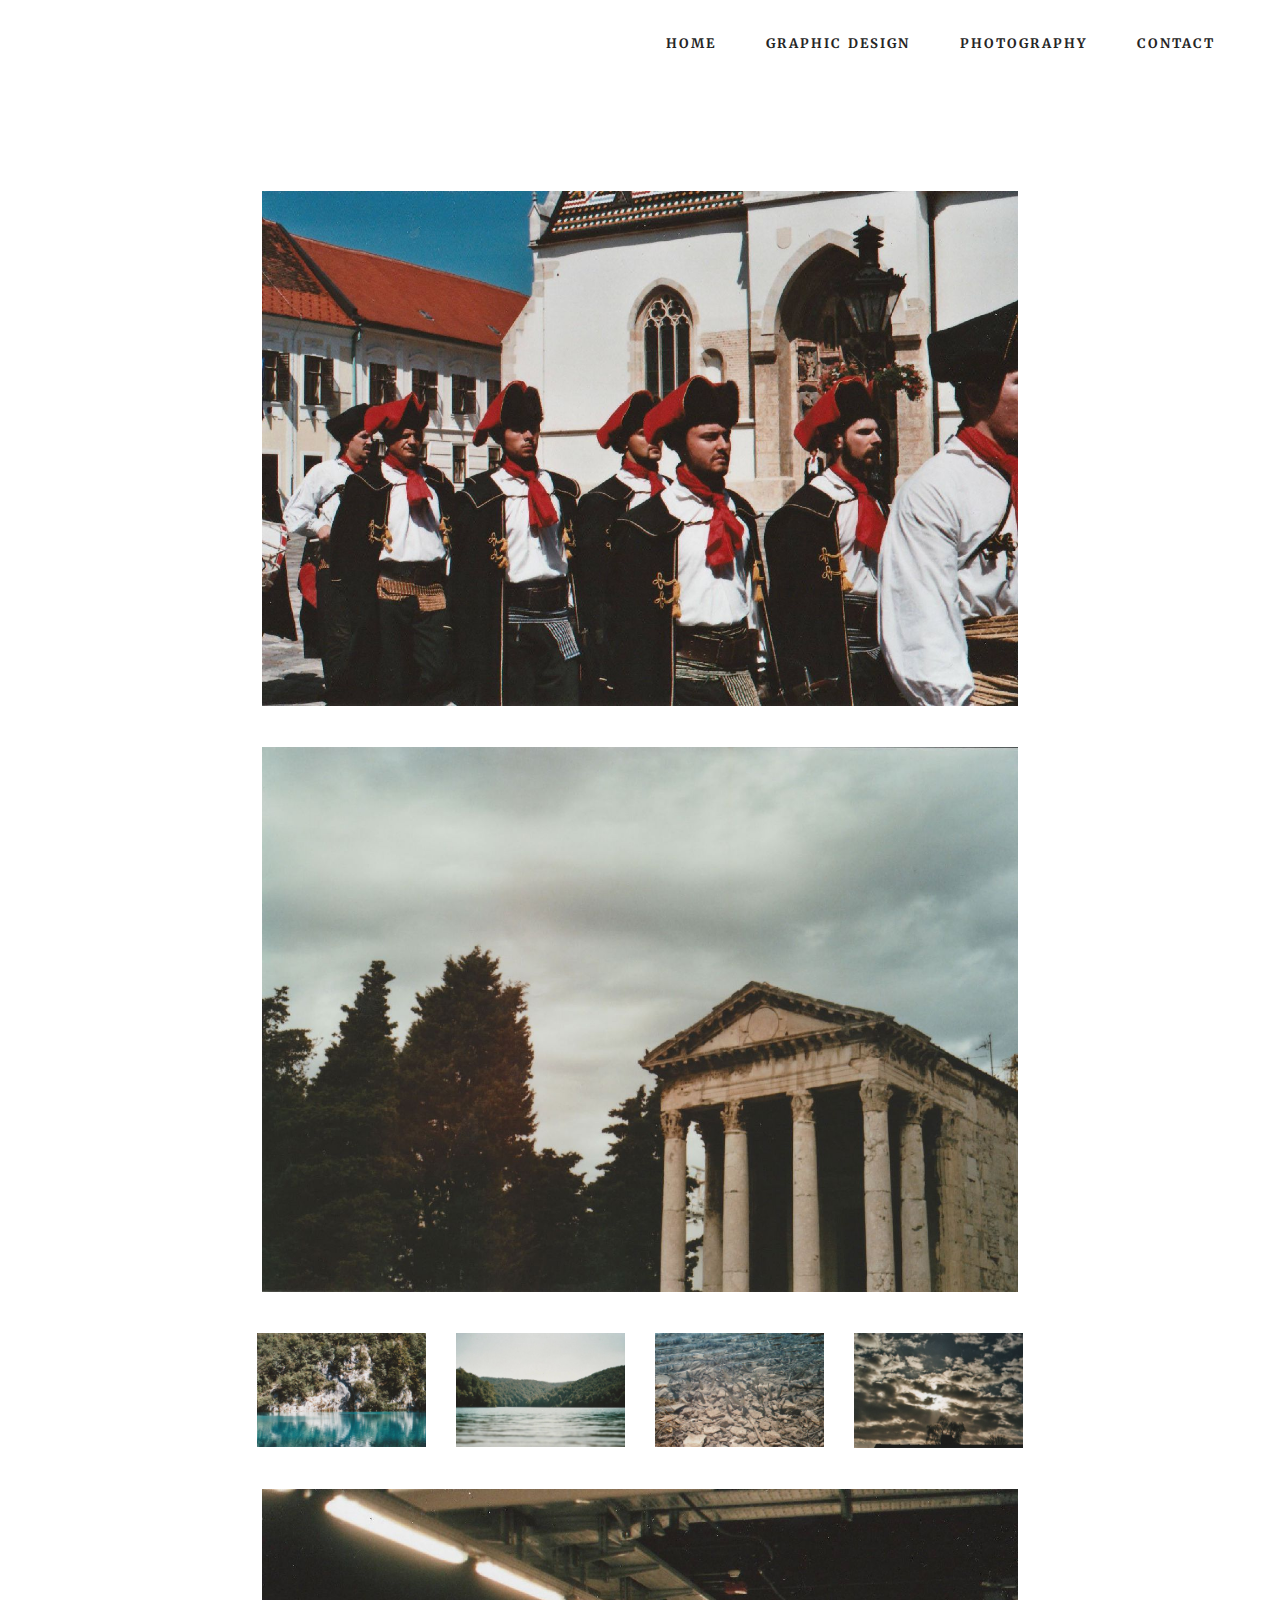
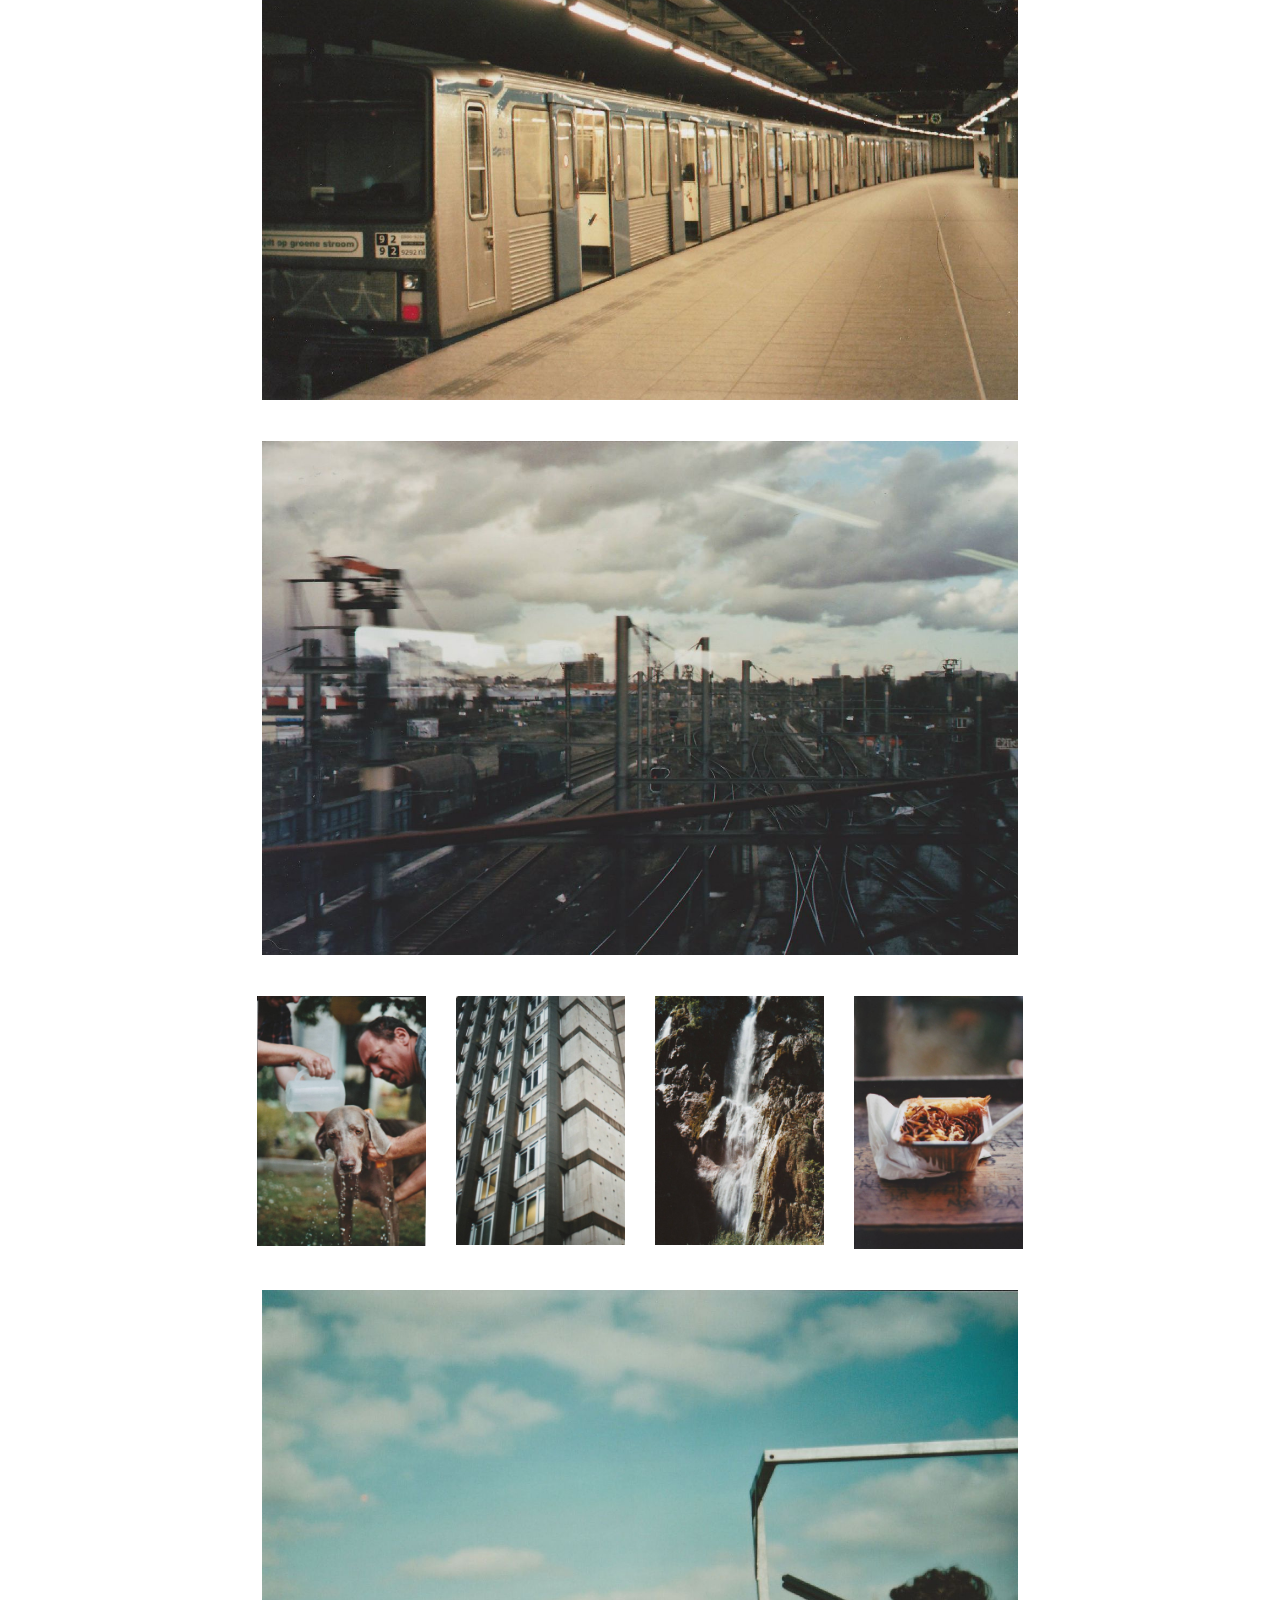
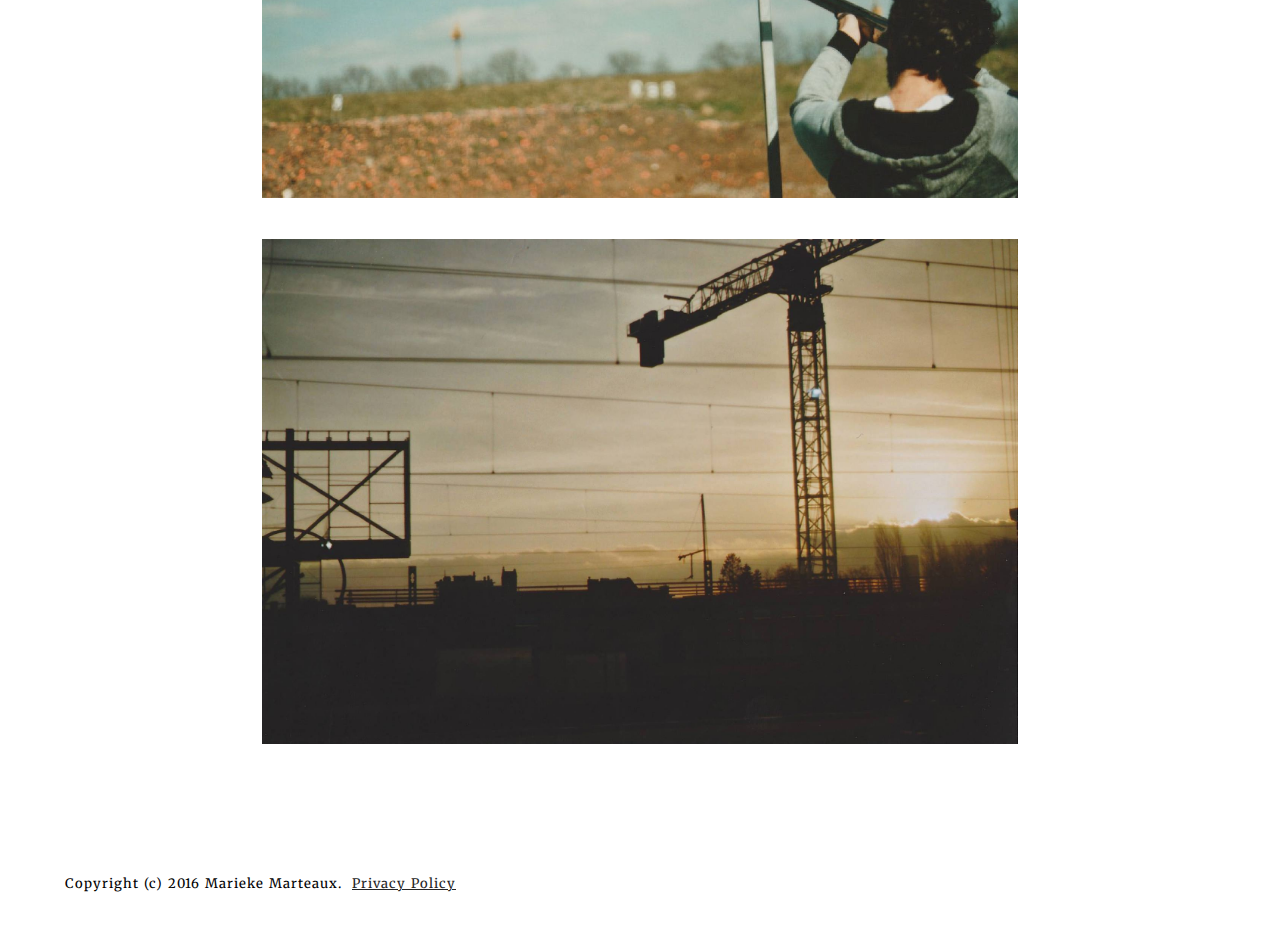
==== commit ab5e6ade: "Aanpassing 4" ====
--- a/analogue.html
+++ b/analogue.html
@@ -11,7 +11,6 @@
   <title>Analogue Photography</title>
   <link rel="stylesheet" href="https://fonts.googleapis.com/css?family=Roboto:700,400&amp;subset=cyrillic,latin,greek,vietnamese">
   <link rel="stylesheet" href="assets/bootstrap/css/bootstrap.min.css">
-  <link rel="stylesheet" href="assets/animate.css/animate.min.css">
   <link rel="stylesheet" href="assets/mobirise/css/style.css">
   <link rel="stylesheet" href="assets/mobirise-gallery/style.css">
   <link rel="stylesheet" href="assets/mobirise-slider/style.css">
@@ -21,7 +20,22 @@
   
 </head>
 <body>
-<section class="engine"><a rel="nofollow" href="https://mobirise.com">Mobirise best free website builder+
+<!-- Google Analytics -->
+<script>
+  (function(i,s,o,g,r,a,m){i['GoogleAnalyticsObject']=r;i[r]=i[r]||function(){
+  (i[r].q=i[r].q||[]).push(arguments)},i[r].l=1*new Date();a=s.createElement(o),
+  m=s.getElementsByTagName(o)[0];a.async=1;a.src=g;m.parentNode.insertBefore(a,m)
+  })(window,document,'script','https://www.google-analytics.com/analytics.js','ga');
+
+  ga('create', 'UA-78538470-1', 'auto');
+  ga('send', 'pageview');
+
+</script>
+<!-- /Google Analytics -->
+
+
+<section class="engine"><a rel="nofollow" href="https://mobirise.com">Mobirise site builder software </a></section>
 <section class="mbr-navbar mbr-navbar--freeze mbr-navbar--absolute mbr-navbar--transparent mbr-navbar--auto-collapse" id="ext_menu-15">
     <div class="mbr-navbar__section mbr-section">
@@ -40,27 +54,37 @@
     </div>
 </section>
 
-<section class="mbr-box mbr-section mbr-section--relative mbr-section--fixed-size mbr-section--full-height mbr-section--bg-adapted mbr-after-navbar" id="header1-16" style="background-color: rgb(255, 255, 255);">
-    <div class="mbr-box__magnet mbr-box__magnet--sm-padding mbr-box__magnet--center-center">
-        
-        <div class="mbr-box__container mbr-section__container container">
-            <div class="mbr-box mbr-box--stretched"><div class="mbr-box__magnet mbr-box__magnet--center-center">
-                <div class="row"><div class=" col-sm-8 col-sm-offset-2">
-                    <div class="mbr-hero animated fadeInUp">
-                        <h1 class="mbr-hero__text">&nbsp;ANALOGUE<br>PHOTOGRAPHY</h1>
-                        
-                    </div>
-                    
-                </div></div>
-            </div></div>
-        </div>
-        
+<section class="mbr-section mbr-after-navbar" id="image2-29">
+    <div class="mbr-section__container container mbr-section__container--first">
+        <div class="row">
+            <div class="col-sm-8 col-sm-offset-2">
+                <figure class="mbr-figure mbr-figure--wysiwyg mbr-figure--full-width mbr-figure--caption-inside-bottom">
+
+                    <div><img class="mbr-figure__img" src="assets/images/12119975-10206690225726257-6074520517395902110-o-1752x1192-24.jpg"></div>
+                    
+                </figure>
+            </div>
+        </div>
+    </div>
+</section>
+
+<section class="mbr-section" id="image2-74">
+    <div class="mbr-section__container container mbr-section__container--middle">
+        <div class="row">
+            <div class="col-sm-8 col-sm-offset-2">
+                <figure class="mbr-figure mbr-figure--wysiwyg mbr-figure--full-width mbr-figure--caption-inside-bottom">
+
+                    <div><img class="mbr-figure__img" src="assets/images/scan-7-1657x1193-87.jpg"></div>
+                    
+                </figure>
+            </div>
+        </div>
     </div>
 </section>
 
 <section class="mbr-gallery mbr-section mbr-section--no-padding" id="gallery2-18">
     <!-- Gallery -->
-    <div class="container mbr-section__container mbr-gallery-layout-article mbr-section__container--first">
+    <div class="container mbr-section__container mbr-gallery-layout-article mbr-section__container--middle">
         <div class=" col-sm-8 col-sm-offset-2">
             <div class="row mbr-gallery-row">
                 <div class="col-lg-3 col-md-4 col-sm-6 col-xs-12 mbr-gallery-item">
@@ -70,37 +94,17 @@
                     </a>
                 </div><div class="col-lg-3 col-md-4 col-sm-6 col-xs-12 mbr-gallery-item">
                     <a href="#lb-gallery2-18" data-slide-to="1" data-toggle="modal">
-                        <img alt="" src="assets/images/12119975-10206690225726257-6074520517395902110-o-1752x1192-93-1752x1192-84.jpg">
+                        <img alt="" src="assets/images/12140197-10206690229686356-8911720610091150323-o-1643x1112-73-1643x1112-20.jpg">
                         <span class="icon glyphicon glyphicon-zoom-in"></span>
                     </a>
                 </div><div class="col-lg-3 col-md-4 col-sm-6 col-xs-12 mbr-gallery-item">
                     <a href="#lb-gallery2-18" data-slide-to="2" data-toggle="modal">
-                        <img alt="" src="assets/images/12140197-10206690229686356-8911720610091150323-o-1643x1112-73-1643x1112-20.jpg">
+                        <img alt="" src="assets/images/12068879-10206690228326322-1538404764941070022-o-1752x1184-52-1752x1184-5.jpg">
                         <span class="icon glyphicon glyphicon-zoom-in"></span>
                     </a>
                 </div><div class="col-lg-3 col-md-4 col-sm-6 col-xs-12 mbr-gallery-item">
                     <a href="#lb-gallery2-18" data-slide-to="3" data-toggle="modal">
-                        <img alt="" src="assets/images/12068879-10206690228326322-1538404764941070022-o-1752x1184-52-1752x1184-5.jpg">
-                        <span class="icon glyphicon glyphicon-zoom-in"></span>
-                    </a>
-                </div><div class="col-lg-3 col-md-4 col-sm-6 col-xs-12 mbr-gallery-item">
-                    <a href="#lb-gallery2-18" data-slide-to="4" data-toggle="modal">
-                        <img alt="" src="assets/images/11227541-10206690230206369-1330202860709990092-o-1756x1196-28-1756x1196-88.jpg">
-                        <span class="icon glyphicon glyphicon-zoom-in"></span>
-                    </a>
-                </div><div class="col-lg-3 col-md-4 col-sm-6 col-xs-12 mbr-gallery-item">
-                    <a href="#lb-gallery2-18" data-slide-to="5" data-toggle="modal">
                         <img alt="" src="assets/images/img-20150318-0002-1755x1191-21-1755x1191-67.jpg">
-                        <span class="icon glyphicon glyphicon-zoom-in"></span>
-                    </a>
-                </div><div class="col-lg-3 col-md-4 col-sm-6 col-xs-12 mbr-gallery-item">
-                    <a href="#lb-gallery2-18" data-slide-to="6" data-toggle="modal">
-                        <img alt="" src="assets/images/10428293-10204274375771518-5393824433776850588-o-1756x1184-48-1756x1184-96.jpg">
-                        <span class="icon glyphicon glyphicon-zoom-in"></span>
-                    </a>
-                </div><div class="col-lg-3 col-md-4 col-sm-6 col-xs-12 mbr-gallery-item">
-                    <a href="#lb-gallery2-18" data-slide-to="7" data-toggle="modal">
-                        <img alt="" src="assets/images/12068477-10206690229806359-4377235551517336793-o-1760x1188-41-1760x1188-70.jpg">
                         <span class="icon glyphicon glyphicon-zoom-in"></span>
                     </a>
                 </div>
@@ -115,25 +119,17 @@
             <div class="modal-content">
                 <div class="modal-body">
                     <ol class="carousel-indicators">
-                        <li data-app-prevent-settings="" data-target="#lb-gallery2-18" data-slide-to="0"></li><li data-app-prevent-settings="" data-target="#lb-gallery2-18" data-slide-to="1"></li><li data-app-prevent-settings="" data-target="#lb-gallery2-18" data-slide-to="2"></li><li data-app-prevent-settings="" data-target="#lb-gallery2-18" data-slide-to="3"></li><li data-app-prevent-settings="" data-target="#lb-gallery2-18" data-slide-to="4"></li><li data-app-prevent-settings="" data-target="#lb-gallery2-18" data-slide-to="5"></li><li data-app-prevent-settings="" data-target="#lb-gallery2-18" data-slide-to="6"></li><li data-app-prevent-settings="" data-target="#lb-gallery2-18" class=" active" data-slide-to="7"></li>
+                        <li data-app-prevent-settings="" data-target="#lb-gallery2-18" class=" active" data-slide-to="0"></li><li data-app-prevent-settings="" data-target="#lb-gallery2-18" data-slide-to="1"></li><li data-app-prevent-settings="" data-target="#lb-gallery2-18" data-slide-to="2"></li><li data-app-prevent-settings="" data-target="#lb-gallery2-18" data-slide-to="3"></li>
                     </ol>
                     <div class="carousel-inner">
-                        <div class="item">
+                        <div class="item active">
                             <img alt="" src="assets/images/12080174-10206690229046340-3362050424036898079-o-1756x1188-19.jpg">
                         </div><div class="item">
-                            <img alt="" src="assets/images/12119975-10206690225726257-6074520517395902110-o-1752x1192-93.jpg">
-                        </div><div class="item">
                             <img alt="" src="assets/images/12140197-10206690229686356-8911720610091150323-o-1643x1112-73.jpg">
                         </div><div class="item">
                             <img alt="" src="assets/images/12068879-10206690228326322-1538404764941070022-o-1752x1184-52.jpg">
                         </div><div class="item">
-                            <img alt="" src="assets/images/11227541-10206690230206369-1330202860709990092-o-1756x1196-28.jpg">
-                        </div><div class="item">
                             <img alt="" src="assets/images/img-20150318-0002-1755x1191-21.jpg">
-                        </div><div class="item">
-                            <img alt="" src="assets/images/10428293-10204274375771518-5393824433776850588-o-1756x1184-48.jpg">
-                        </div><div class="item active">
-                            <img alt="" src="assets/images/12068477-10206690229806359-4377235551517336793-o-1760x1188-41.jpg">
                         </div>
                     </div>
                     <a class="left carousel-control" role="button" data-slide="prev" href="#lb-gallery2-18">
@@ -150,6 +146,34 @@
                         <span class="sr-only">Close</span>
                     </a>
                 </div>
+            </div>
+        </div>
+    </div>
+</section>
+
+<section class="mbr-section" id="image2-30">
+    <div class="mbr-section__container container mbr-section__container--middle">
+        <div class="row">
+            <div class="col-sm-8 col-sm-offset-2">
+                <figure class="mbr-figure mbr-figure--wysiwyg mbr-figure--full-width mbr-figure--caption-inside-bottom">
+
+                    <div><img class="mbr-figure__img" src="assets/images/10899993-10206690224406224-4806377766796076184-o-1756x1188-52.jpg"></div>
+                    
+                </figure>
+            </div>
+        </div>
+    </div>
+</section>
+
+<section class="mbr-section" id="image2-76">
+    <div class="mbr-section__container container mbr-section__container--middle">
+        <div class="row">
+            <div class="col-sm-8 col-sm-offset-2">
+                <figure class="mbr-figure mbr-figure--wysiwyg mbr-figure--full-width mbr-figure--caption-inside-bottom">
+
+                    <div><img class="mbr-figure__img" src="assets/images/10001138-10202614320631177-2110121557-o-2048x1389-45.jpg"></div>
+                    
+                </figure>
             </div>
         </div>
     </div>
@@ -224,98 +248,29 @@
     </div>
 </section>
 
-<section class="mbr-gallery mbr-section mbr-section--no-padding" id="gallery2-20">
-    <!-- Gallery -->
-    <div class="container mbr-section__container mbr-gallery-layout-article mbr-section__container--last">
-        <div class=" col-sm-8 col-sm-offset-2">
-            <div class="row mbr-gallery-row">
-                <div class="col-lg-3 col-md-4 col-sm-6 col-xs-12 mbr-gallery-item">
-                    <a href="#lb-gallery2-20" data-slide-to="0" data-toggle="modal">
-                        <img alt="" src="assets/images/1262791-10202614311510949-2143172233-o-2048x1383-91-2000x1351-48.jpg">
-                        <span class="icon glyphicon glyphicon-zoom-in"></span>
-                    </a>
-                </div><div class="col-lg-3 col-md-4 col-sm-6 col-xs-12 mbr-gallery-item">
-                    <a href="#lb-gallery2-20" data-slide-to="1" data-toggle="modal">
-                        <img alt="" src="assets/images/620789-10201893082840683-371705830-o-2048x1361-31-2000x1329-13.jpg">
-                        <span class="icon glyphicon glyphicon-zoom-in"></span>
-                    </a>
-                </div><div class="col-lg-3 col-md-4 col-sm-6 col-xs-12 mbr-gallery-item">
-                    <a href="#lb-gallery2-20" data-slide-to="2" data-toggle="modal">
-                        <img alt="" src="assets/images/10001138-10202614320631177-2110121557-o-2048x1389-12-2000x1356-64.jpg">
-                        <span class="icon glyphicon glyphicon-zoom-in"></span>
-                    </a>
-                </div><div class="col-lg-3 col-md-4 col-sm-6 col-xs-12 mbr-gallery-item">
-                    <a href="#lb-gallery2-20" data-slide-to="3" data-toggle="modal">
-                        <img alt="" src="assets/images/1898831-10202614313430997-2007114885-o-2048x1367-24-2000x1335-12.jpg">
-                        <span class="icon glyphicon glyphicon-zoom-in"></span>
-                    </a>
-                </div><div class="col-lg-3 col-md-4 col-sm-6 col-xs-12 mbr-gallery-item">
-                    <a href="#lb-gallery2-20" data-slide-to="4" data-toggle="modal">
-                        <img alt="" src="assets/images/10899993-10206690224406224-4806377766796076184-o-1756x1188-45-1756x1188-44.jpg">
-                        <span class="icon glyphicon glyphicon-zoom-in"></span>
-                    </a>
-                </div><div class="col-lg-3 col-md-4 col-sm-6 col-xs-12 mbr-gallery-item">
-                    <a href="#lb-gallery2-20" data-slide-to="5" data-toggle="modal">
-                        <img alt="" src="assets/images/12138305-10206690227886311-8453409590108078935-o-1638x1107-48-1638x1107-50.jpg">
-                        <span class="icon glyphicon glyphicon-zoom-in"></span>
-                    </a>
-                </div><div class="col-lg-3 col-md-4 col-sm-6 col-xs-12 mbr-gallery-item">
-                    <a href="#lb-gallery2-20" data-slide-to="6" data-toggle="modal">
-                        <img alt="" src="assets/images/12079939-10206690229566353-3003962147972801198-o-1756x1188-13-1756x1188-60.jpg">
-                        <span class="icon glyphicon glyphicon-zoom-in"></span>
-                    </a>
-                </div><div class="col-lg-3 col-md-4 col-sm-6 col-xs-12 mbr-gallery-item">
-                    <a href="#lb-gallery2-20" data-slide-to="7" data-toggle="modal">
-                        <img alt="" src="assets/images/10507130-10205226573535867-3137213891477236535-o-1758x1188-93-1758x1188-86.jpg">
-                        <span class="icon glyphicon glyphicon-zoom-in"></span>
-                    </a>
-                </div>
-            </div>
-        </div>
-        <div class="clearfix"></div>
-    </div>
-
-    <!-- Lightbox -->
-    <div data-app-prevent-settings="" class="mbr-slider modal fade carousel slide" tabindex="-1" data-keyboard="true" data-interval="false" id="lb-gallery2-20">
-        <div class="modal-dialog">
-            <div class="modal-content">
-                <div class="modal-body">
-                    <ol class="carousel-indicators">
-                        <li data-app-prevent-settings="" data-target="#lb-gallery2-20" data-slide-to="0"></li><li data-app-prevent-settings="" data-target="#lb-gallery2-20" data-slide-to="1"></li><li data-app-prevent-settings="" data-target="#lb-gallery2-20" data-slide-to="2"></li><li data-app-prevent-settings="" data-target="#lb-gallery2-20" data-slide-to="3"></li><li data-app-prevent-settings="" data-target="#lb-gallery2-20" data-slide-to="4"></li><li data-app-prevent-settings="" data-target="#lb-gallery2-20" data-slide-to="5"></li><li data-app-prevent-settings="" data-target="#lb-gallery2-20" data-slide-to="6"></li><li data-app-prevent-settings="" data-target="#lb-gallery2-20" class=" active" data-slide-to="7"></li>
-                    </ol>
-                    <div class="carousel-inner">
-                        <div class="item">
-                            <img alt="" src="assets/images/1262791-10202614311510949-2143172233-o-2048x1383-91.jpg">
-                        </div><div class="item">
-                            <img alt="" src="assets/images/620789-10201893082840683-371705830-o-2048x1361-31.jpg">
-                        </div><div class="item">
-                            <img alt="" src="assets/images/10001138-10202614320631177-2110121557-o-2048x1389-12.jpg">
-                        </div><div class="item">
-                            <img alt="" src="assets/images/1898831-10202614313430997-2007114885-o-2048x1367-24.jpg">
-                        </div><div class="item">
-                            <img alt="" src="assets/images/10899993-10206690224406224-4806377766796076184-o-1756x1188-45.jpg">
-                        </div><div class="item">
-                            <img alt="" src="assets/images/12138305-10206690227886311-8453409590108078935-o-1638x1107-48.jpg">
-                        </div><div class="item">
-                            <img alt="" src="assets/images/12079939-10206690229566353-3003962147972801198-o-1756x1188-13.jpg">
-                        </div><div class="item active">
-                            <img alt="" src="assets/images/10507130-10205226573535867-3137213891477236535-o-1758x1188-93.jpg">
-                        </div>
-                    </div>
-                    <a class="left carousel-control" role="button" data-slide="prev" href="#lb-gallery2-20">
-                        <span class="glyphicon glyphicon-menu-left" aria-hidden="true"></span>
-                        <span class="sr-only">Previous</span>
-                    </a>
-                    <a class="right carousel-control" role="button" data-slide="next" href="#lb-gallery2-20">
-                        <span class="glyphicon glyphicon-menu-right" aria-hidden="true"></span>
-                        <span class="sr-only">Next</span>
-                    </a>
-
-                    <a class="close" href="#" role="button" data-dismiss="modal">
-                        <span class="glyphicon glyphicon-remove" aria-hidden="true"></span>
-                        <span class="sr-only">Close</span>
-                    </a>
-                </div>
+<section class="mbr-section" id="image2-75">
+    <div class="mbr-section__container container mbr-section__container--middle">
+        <div class="row">
+            <div class="col-sm-8 col-sm-offset-2">
+                <figure class="mbr-figure mbr-figure--wysiwyg mbr-figure--full-width mbr-figure--caption-inside-bottom">
+
+                    <div><img class="mbr-figure__img" src="assets/images/scan-20-1776x1191-79.jpg"></div>
+                    
+                </figure>
+            </div>
+        </div>
+    </div>
+</section>
+
+<section class="mbr-section" id="image2-77">
+    <div class="mbr-section__container container mbr-section__container--last">
+        <div class="row">
+            <div class="col-sm-8 col-sm-offset-2">
+                <figure class="mbr-figure mbr-figure--wysiwyg mbr-figure--full-width mbr-figure--caption-inside-bottom">
+
+                    <div><img class="mbr-figure__img" src="assets/images/1898831-10202614313430997-2007114885-o-2048x1367-8.jpg"></div>
+                    
+                </figure>
             </div>
         </div>
     </div>
@@ -326,7 +281,7 @@
     <div class="mbr-section__container container">
         <div class="mbr-footer mbr-footer--wysiwyg row">
             <div class="col-sm-12">
-                <p class="mbr-footer__copyright">Copyright (c) 2016 Marieke Marteaux. <a class="mbr-footer__link text-black" href="https://mobirise.com/">Terms of Use</a>  | <a class="mbr-footer__link text-black" href="https://mobirise.com/">Privacy Policy</a></p>
+                <p class="mbr-footer__copyright">Copyright (c) 2016 Marieke Marteaux. &nbsp;<a class="mbr-footer__link text-black" href="http://creativecommons.org/licenses/by-nc-nd/4.0/" target="_blank">Privacy Policy</a></p>
             </div>
         </div>
     </div>
--- a/assets/mobirise/css/mbr-additional.css
+++ b/assets/mobirise/css/mbr-additional.css
@@ -1,4 +1,96 @@
 @import url(https://fonts.googleapis.com/css?family=Merriweather:400,300,700);
+
+
+#ext_menu-15 .mbr-brand__name {
+  font-size: 16px;
+}
+#ext_menu-15.mbr-navbar--stuck .mbr-navbar__section {
+  background: #2c2c2c;
+}
+#ext_menu-15 .mbr-navbar__items a {
+  font-family: 'Merriweather', serif;
+  font-size: 13px;
+}
+#footer1-17 P {
+  font-family: 'Merriweather', serif;
+  color: #000000;
+}
+
+
+
+
+
+
+#ext_menu-0 .mbr-brand__name {
+  font-size: 16px;
+}
+#ext_menu-0.mbr-navbar--stuck .mbr-navbar__section {
+  background: #2c2c2c;
+}
+#ext_menu-0 .mbr-navbar__items a {
+  font-family: 'Merriweather', serif;
+  font-size: 13px;
+}
+#footer1-2 P {
+  font-family: 'Merriweather', serif;
+  color: #000000;
+}
+#msg-box2-71 .mbr-header .mbr-header__text {
+  color: #252525;
+}
+#msg-box2-71 .mbr-article {
+  color: #252525;
+}
+#header3-26 H3 {
+  font-family: 'Merriweather', serif;
+}
+#header3-26 P {
+  font-family: 'Merriweather', serif;
+}
+#header3-32 H3 {
+  font-family: 'Merriweather', serif;
+}
+#header3-32 P {
+  font-family: 'Merriweather', serif;
+}
+
+
+
+
+
+
+#ext_menu-59 .mbr-brand__name {
+  font-size: 16px;
+}
+#ext_menu-59.mbr-navbar--stuck .mbr-navbar__section {
+  background: #2c2c2c;
+}
+#ext_menu-59 .mbr-navbar__items a {
+  font-family: 'Merriweather', serif;
+  font-size: 13px;
+}
+#footer1-60 P {
+  font-family: 'Merriweather', serif;
+  color: #000000;
+}
+#msg-box2-72 .mbr-header .mbr-header__text {
+  color: #252525;
+}
+#msg-box2-72 .mbr-article {
+  color: #252525;
+}
+#header3-61 H3 {
+  font-family: 'Merriweather', serif;
+}
+#header3-61 P {
+  font-family: 'Merriweather', serif;
+}
+#header3-63 H3 {
+  font-family: 'Merriweather', serif;
+}
+#header3-63 P {
+  font-family: 'Merriweather', serif;
+}
 
 
 
@@ -74,30 +166,6 @@
   font-family: 'Merriweather', serif;
   font-size: 13px;
 }
-#footer1-2 P {
-  font-family: 'Merriweather', serif;
-  color: #000000;
-}
-#header3-32 H3 {
-  font-family: 'Merriweather', serif;
-}
-#header3-32 P {
-  font-family: 'Merriweather', serif;
-}
-
-
-
-
-#ext_menu-0 .mbr-brand__name {
-  font-size: 16px;
-}
-#ext_menu-0.mbr-navbar--stuck .mbr-navbar__section {
-  background: #2c2c2c;
-}
-#ext_menu-0 .mbr-navbar__items a {
-  font-family: 'Merriweather', serif;
-  font-size: 13px;
-}
 #header1-16 H1 {
   font-family: 'Merriweather', serif;
 }
@@ -109,55 +177,3 @@
   font-family: 'Merriweather', serif;
   color: #000000;
 }
-
-
-
-
-#ext_menu-15 .mbr-brand__name {
-  font-size: 16px;
-}
-#ext_menu-15.mbr-navbar--stuck .mbr-navbar__section {
-  background: #2c2c2c;
-}
-#ext_menu-15 .mbr-navbar__items a {
-  font-family: 'Merriweather', serif;
-  font-size: 13px;
-}
-#header1-16 H1 {
-  font-family: 'Merriweather', serif;
-  color: #2c82c9;
-}
-#header1-16 .btn {
-  font-family: 'Merriweather', serif;
-  font-size: 11px;
-}
-#footer1-17 P {
-  font-family: 'Merriweather', serif;
-  color: #000000;
-}
-
-
-
-
-#ext_menu-24 .mbr-brand__name {
-  font-size: 16px;
-}
-#ext_menu-24.mbr-navbar--stuck .mbr-navbar__section {
-  background: #2c2c2c;
-}
-#ext_menu-24 .mbr-navbar__items a {
-  font-family: 'Merriweather', serif;
-  font-size: 13px;
-}
-#header1-25 H1 {
-  font-family: 'Merriweather', serif;
-  color: #2c82c9;
-}
-#header1-25 .btn {
-  font-family: 'Merriweather', serif;
-  font-size: 11px;
-}
-#footer1-26 P {
-  font-family: 'Merriweather', serif;
-  color: #000000;
-}
